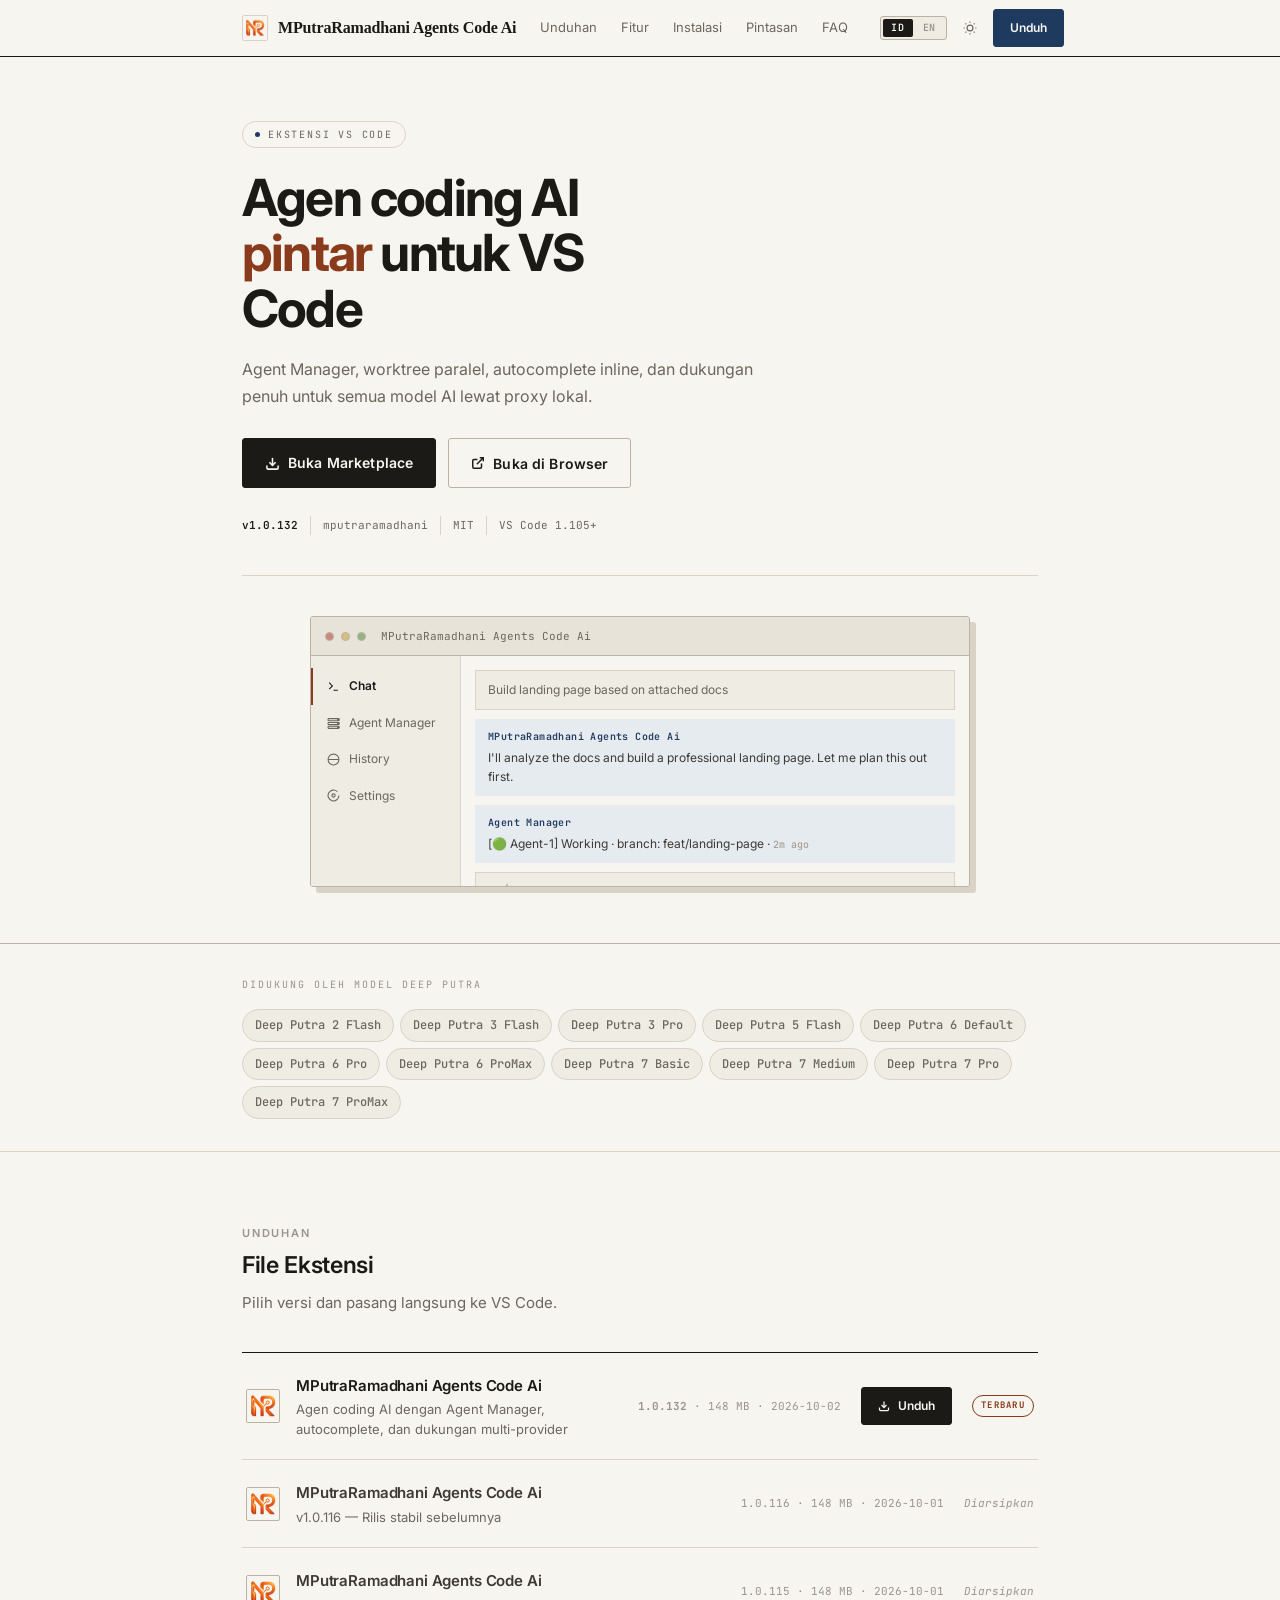
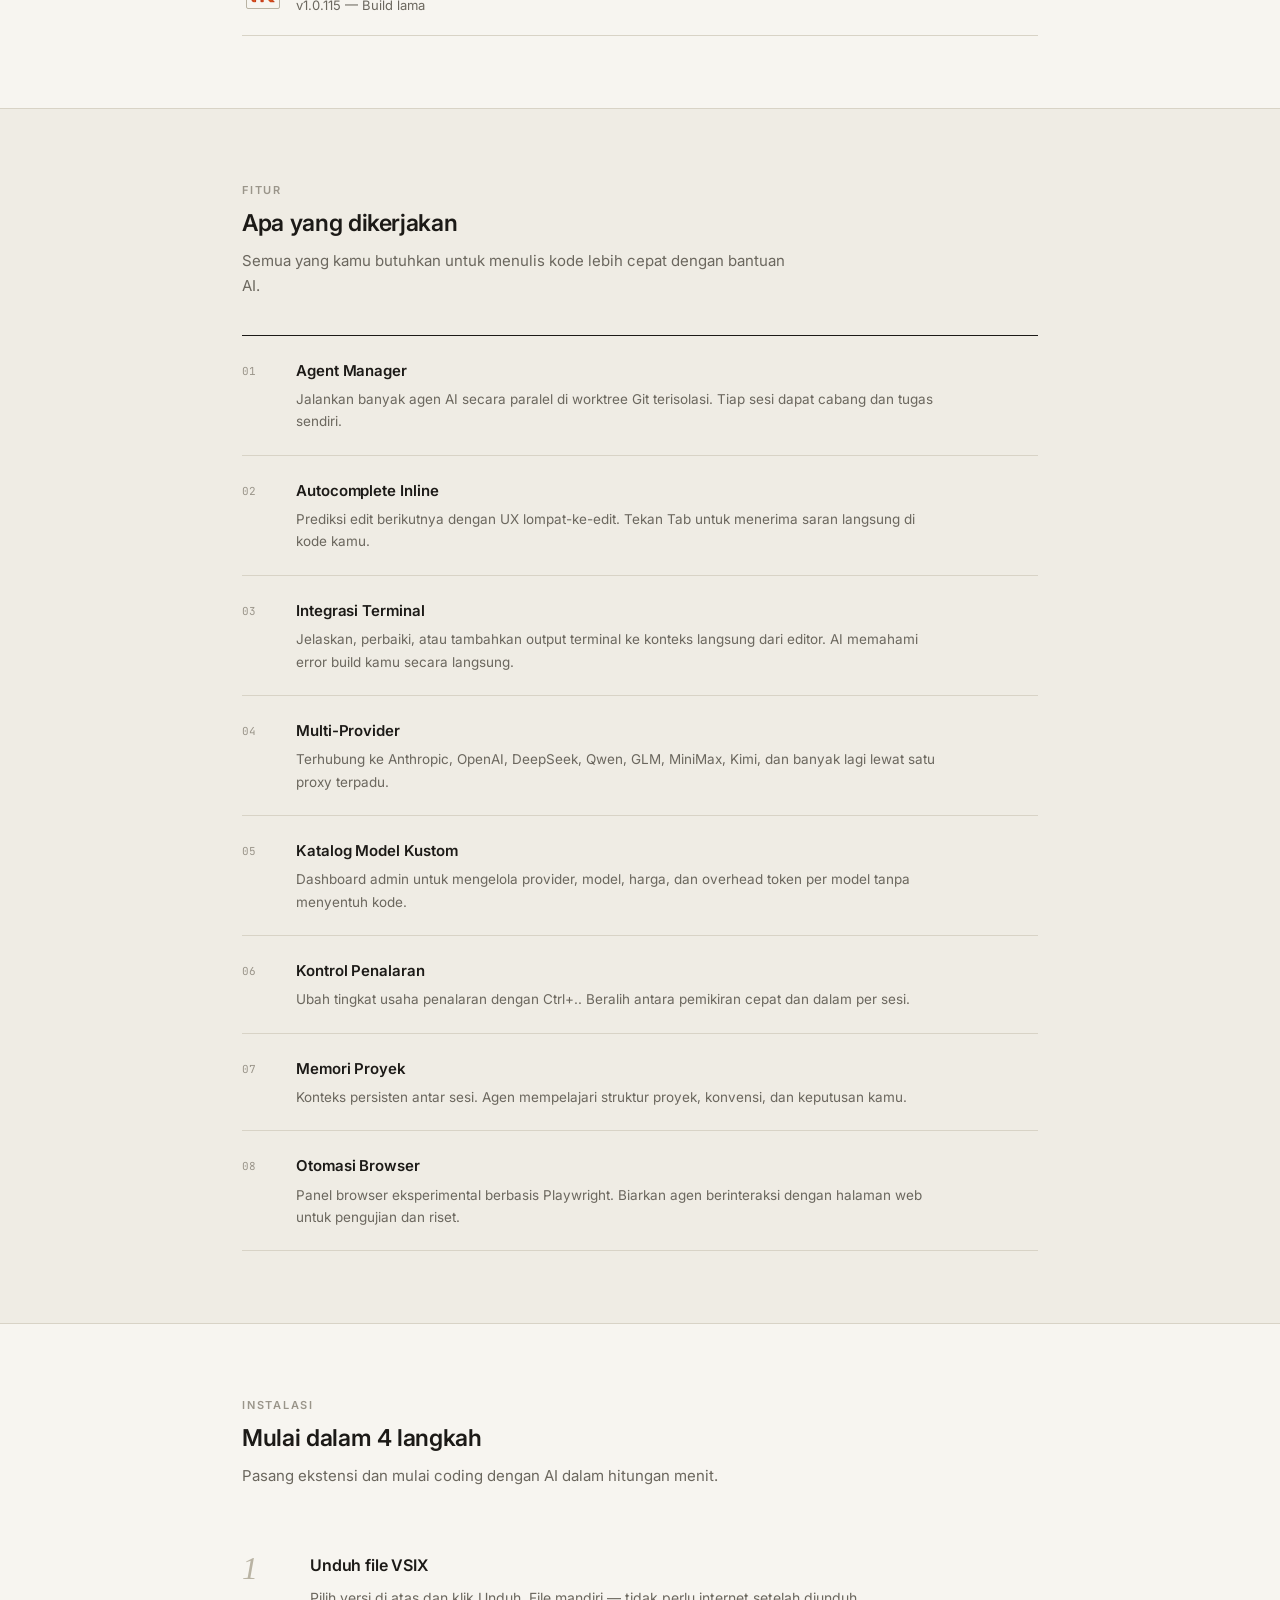
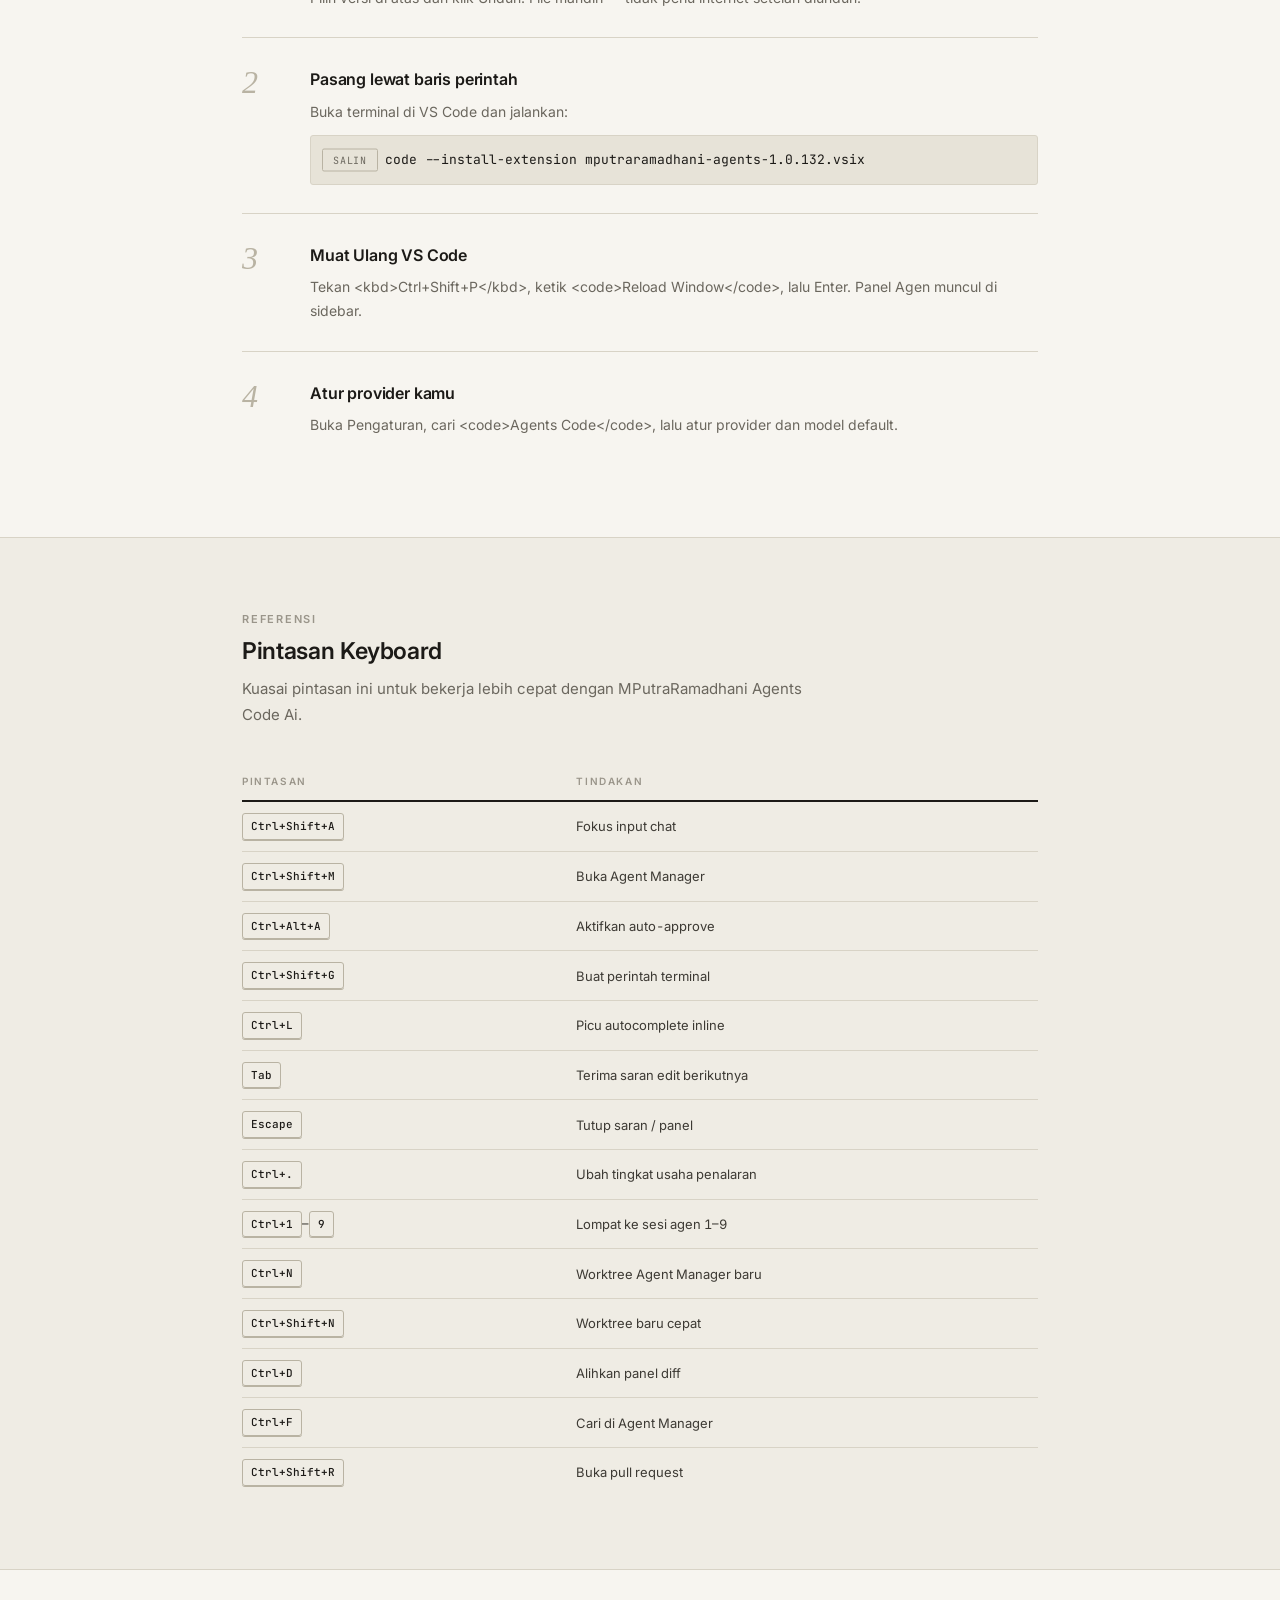
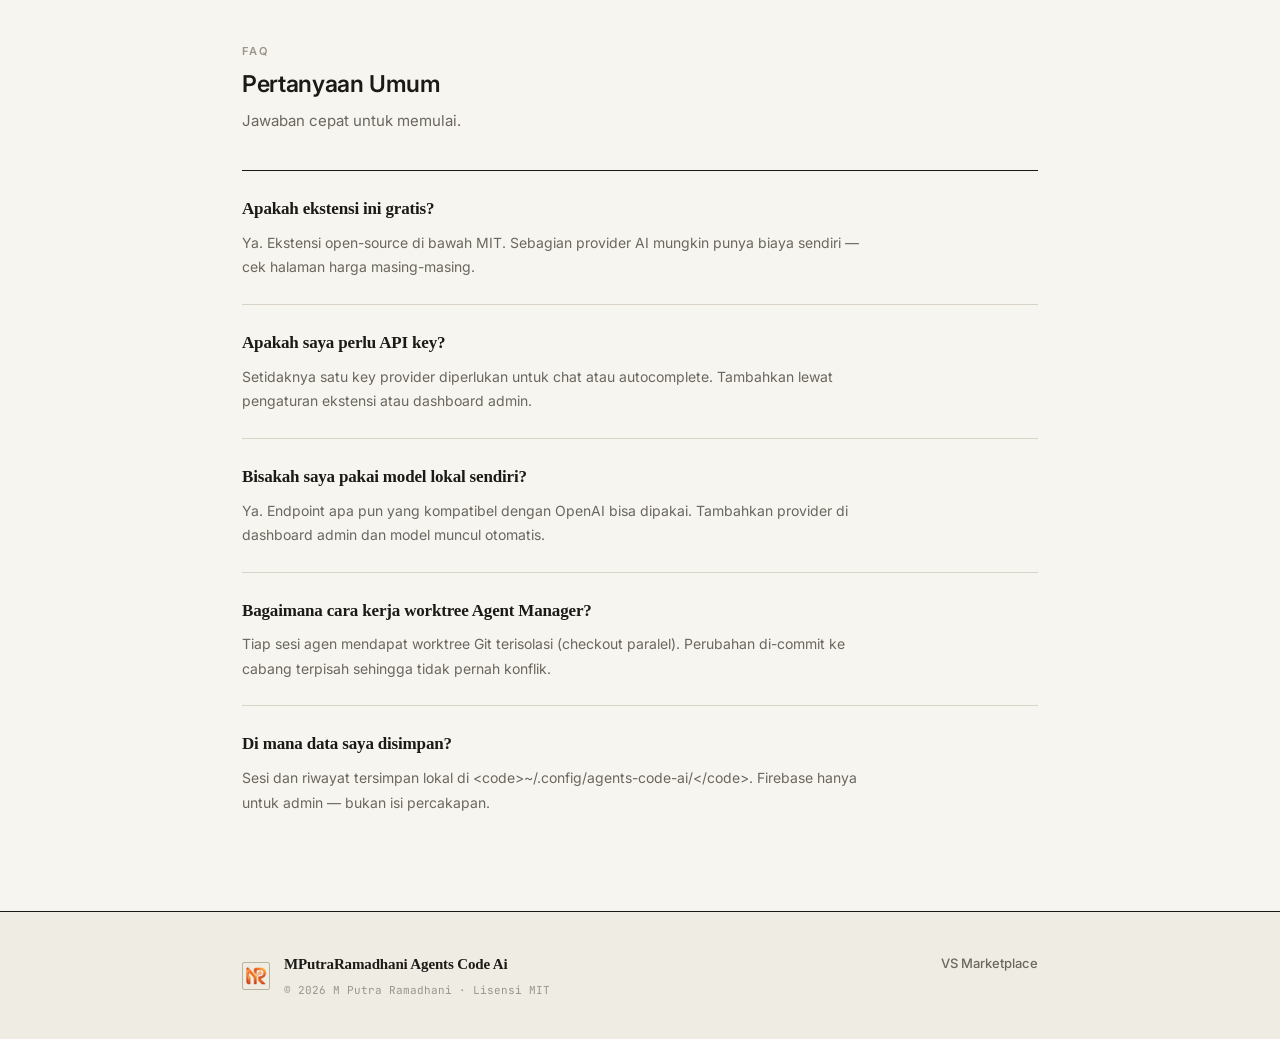
==== index.html @ fc95b939 "Add files via upload" ====
<!DOCTYPE html>
<html lang="en" data-theme="light">
<head>
  <meta charset="UTF-8">
  <meta name="viewport" content="width=device-width, initial-scale=1.0">
  <title>MPutraRamadhani Agents Code Ai — AI Coding Agent for VS Code</title>
  <meta name="description" content="AI coding agent with Agent Manager, inline autocomplete, and multi-provider support for VS Code. Built by M Putra Ramadhani.">
  <link rel="preconnect" href="https://fonts.googleapis.com">
  <link rel="preconnect" href="https://fonts.gstatic.com" crossorigin>
  <link href="https://fonts.googleapis.com/css2?family=Inter:wght@400;500;600;700;800&family=JetBrains+Mono:wght@400;500&display=swap" rel="stylesheet">
  <link rel="stylesheet" href="style.css">
</head>
<body>

<!-- NAV -->
<header class="nav">
  <div class="nav-inner">
    <a class="brand" href="#top">
      <img class="brand-icon" src="logo.png" alt="">
      <span class="brand-name">MPutraRamadhani Agents Code Ai</span>
    </a>
    <button class="nav-toggle" aria-label="Toggle menu">&#9776;</button>
    <nav class="nav-links">
      <a href="#downloads" data-i18n="nav.downloads">Downloads</a>
      <a href="#features" data-i18n="nav.features">Features</a>
      <a href="#install" data-i18n="nav.install">Install</a>
      <a href="#shortcuts" data-i18n="nav.shortcuts">Shortcuts</a>
      <a href="#faq" data-i18n="nav.faq">FAQ</a>
    </nav>
    <div class="nav-actions">
      <div class="lang-switch" id="langSwitch" role="group" aria-label="Language">
        <button class="lang-btn is-active" data-lang="id" type="button">ID</button>
        <button class="lang-btn" data-lang="en" type="button">EN</button>
      </div>
      <button class="theme-btn" id="themeToggle" aria-label="Toggle theme">
        <svg class="icon-sun" width="14" height="14" viewBox="0 0 24 24" fill="none" stroke="currentColor" stroke-width="2"><circle cx="12" cy="12" r="5"/><path d="M12 1v2M12 21v2M4.22 4.22l1.42 1.42M18.36 18.36l1.42 1.42M1 12h2M21 12h2M4.22 19.78l1.42-1.42M18.36 5.64l1.42-1.42"/></svg>
        <svg class="icon-moon" width="14" height="14" viewBox="0 0 24 24" fill="none" stroke="currentColor" stroke-width="2"><path d="M21 12.79A9 9 0 1 1 11.21 3 7 7 0 0 0 21 12.79z"/></svg>
      </button>
      <a class="btn btn-sm btn-accent" href="#downloads" data-i18n="nav.cta">Download</a>
    </div>
  </div>
</header>

<!-- HERO -->
<section class="hero" id="top">
  <div class="container">
    <div class="hero-inner">
      <div class="hero-text">
        <div class="hero-badge fade-up">
          <span class="badge-dot"></span>
          <span data-i18n="hero.badge">VS Code Extension</span>
        </div>
        <h1 class="hero-title fade-up" data-i18n-html="hero.title">Your AI coding<br><span>agent</span> for VS Code</h1>
        <p class="hero-desc fade-up" data-i18n="hero.desc">Agent Manager, parallel worktrees, inline autocomplete, dan dukungan penuh untuk semua model AI melalui proxy lokal.</p>
        <div class="hero-actions fade-up">
          <a class="btn btn-primary" href="https://marketplace.visualstudio.com/items?itemName=MPUTRARAMADHANI.m-putra-ramadhani-agents-code-ai" target="_blank" rel="noopener">
            <svg width="15" height="15" viewBox="0 0 24 24" fill="none" stroke="currentColor" stroke-width="2.5"><path d="M21 15v4a2 2 0 0 1-2 2H5a2 2 0 0 1-2-2v-4"/><polyline points="7 10 12 15 17 10"/><line x1="12" y1="15" x2="12" y2="3"/></svg>
            <span data-i18n="hero.marketplace">Get on Marketplace</span>
          </a>
          <button class="btn btn-ghost" data-open-browser="" type="button">
            <svg width="14" height="14" viewBox="0 0 24 24" fill="none" stroke="currentColor" stroke-width="2.5"><path d="M18 13v6a2 2 0 0 1-2 2H5a2 2 0 0 1-2-2V8a2 2 0 0 1 2-2h6"/><polyline points="15 3 21 3 21 9"/><line x1="10" y1="14" x2="21" y2="3"/></svg>
            <span data-i18n="hero.browser">Buka di Browser</span>
          </button>
        </div>
        <div class="hero-meta fade-up">
          <span class="meta-chip"><strong>v1.0.132</strong></span>
          <span class="meta-chip">mputraramadhani</span>
          <span class="meta-chip">MIT</span>
          <span class="meta-chip">VS Code 1.105+</span>
        </div>
      </div>
      <div class="hero-card fade-up">
        <div class="preview-window">
          <div class="preview-titlebar">
            <span class="preview-dot r"></span>
            <span class="preview-dot y"></span>
            <span class="preview-dot g"></span>
            <span class="preview-title">MPutraRamadhani Agents Code Ai</span>
          </div>
          <div class="preview-body">
            <div class="preview-sidebar">
              <div class="sidebar-item active">
                <svg width="13" height="13" viewBox="0 0 24 24" fill="none" stroke="currentColor" stroke-width="2"><polyline points="4 17 10 11 4 5"/><line x1="12" y1="19" x2="20" y2="19"/></svg>
                Chat
              </div>
              <div class="sidebar-item">
                <svg width="13" height="13" viewBox="0 0 24 24" fill="none" stroke="currentColor" stroke-width="2"><rect x="2" y="3" width="20" height="4" rx="1"/><rect x="2" y="10" width="20" height="4" rx="1"/><rect x="2" y="17" width="20" height="4" rx="1"/><circle cx="21" cy="5" r="1.5"/><circle cx="21" cy="12" r="1.5"/><circle cx="21" cy="19" r="1.5"/></svg>
                Agent Manager
              </div>
              <div class="sidebar-item">
                <svg width="13" height="13" viewBox="0 0 24 24" fill="none" stroke="currentColor" stroke-width="2"><circle cx="12" cy="12" r="10"/><line x1="2" y1="12" x2="22" y2="12"/></svg>
                History
              </div>
              <div class="sidebar-item">
                <svg width="13" height="13" viewBox="0 0 24 24" fill="none" stroke="currentColor" stroke-width="2"><circle cx="12" cy="12" r="3"/><path d="M19.07 4.93A10 10 0 1 0 22 12"/></svg>
                Settings
              </div>
            </div>
            <div class="preview-main">
              <div class="preview-msg user">Build landing page based on attached docs</div>
              <div class="preview-msg agent">
                <span class="agent-label">MPutraRamadhani Agents Code Ai</span>
                I'll analyze the docs and build a professional landing page. Let me plan this out first.
              </div>
              <div class="preview-msg agent">
                <span class="agent-label">Agent Manager</span>
                [🟢 Agent-1] Working · branch: feat/landing-page · <span class="agent-time">2m ago</span>
              </div>
              <div class="preview-input">
                <span class="input-prompt">➜</span>
                <span class="input-cursor">|</span>
              </div>
            </div>
          </div>
        </div>
      </div>
    </div>
  </div>
</section>

<!-- LOGOS -->
<section class="logos">
  <div class="container">
    <p class="logos-label" data-i18n="logos.label">Powered by Deep Putra models</p>
    <div class="logos-grid">
      <div class="logo-chip">Deep Putra 2 Flash</div>
      <div class="logo-chip">Deep Putra 3 Flash</div>
      <div class="logo-chip">Deep Putra 3 Pro</div>
      <div class="logo-chip">Deep Putra 5 Flash</div>
      <div class="logo-chip">Deep Putra 6 Default</div>
      <div class="logo-chip">Deep Putra 6 Pro</div>
      <div class="logo-chip">Deep Putra 6 ProMax</div>
      <div class="logo-chip">Deep Putra 7 Basic</div>
      <div class="logo-chip">Deep Putra 7 Medium</div>
      <div class="logo-chip">Deep Putra 7 Pro</div>
      <div class="logo-chip">Deep Putra 7 ProMax</div>
    </div>
  </div>
</section>

<!-- DOWNLOADS -->
<section class="section" id="downloads">
  <div class="container">
    <div class="section-header fade-up">
      <span class="section-label" data-i18n="dl.label">Downloads</span>
      <h2 data-i18n="dl.title">Extension Files</h2>
      <p data-i18n="dl.sub">Pick a version and install directly into VS Code.</p>
    </div>
    <div class="downloads">

      <div class="download-card latest fade-up">
        <div class="download-card-left">
          <img class="dl-icon" src="logo.png" alt="">
          <div>
            <div class="dl-name">MPutraRamadhani Agents Code Ai</div>
            <div class="dl-desc" data-i18n="dl.descLatest">AI coding agent with Agent Manager, autocomplete, and multi-provider support</div>
          </div>
        </div>
        <div class="download-card-right">
          <div class="dl-meta">
            <span><strong>1.0.132</strong> &middot; 148 MB &middot; 2026-10-02</span>
          </div>
          <a class="btn btn-primary btn-sm" href="https://marketplace.visualstudio.com/items?itemName=MPUTRARAMADHANI.m-putra-ramadhani-agents-code-ai" target="_blank" rel="noopener">
            <svg width="12" height="12" viewBox="0 0 24 24" fill="none" stroke="currentColor" stroke-width="2.5"><path d="M21 15v4a2 2 0 0 1-2 2H5a2 2 0 0 1-2-2v-4"/><polyline points="7 10 12 15 17 10"/><line x1="12" y1="15" x2="12" y2="3"/></svg>
            <span data-i18n="dl.btn">Download</span>
          </a>
          <span class="latest-tag" data-i18n="dl.latest">LATEST</span>
        </div>
      </div>

      <div class="download-card fade-up">
        <div class="download-card-left">
          <img class="dl-icon" src="logo.png" alt="">
          <div>
            <div class="dl-name">MPutraRamadhani Agents Code Ai</div>
            <div class="dl-desc" data-i18n="dl.prev">v1.0.116 &mdash; Previous stable release</div>
          </div>
        </div>
        <div class="download-card-right">
          <div class="dl-meta"><span>1.0.116 &middot; 148 MB &middot; 2026-10-01</span></div>
          <span class="dl-status" data-i18n="dl.archived">Archived</span>
        </div>
      </div>

      <div class="download-card fade-up">
        <div class="download-card-left">
          <img class="dl-icon" src="logo.png" alt="">
          <div>
            <div class="dl-name">MPutraRamadhani Agents Code Ai</div>
            <div class="dl-desc" data-i18n="dl.legacy">v1.0.115 &mdash; Legacy build</div>
          </div>
        </div>
        <div class="download-card-right">
          <div class="dl-meta"><span>1.0.115 &middot; 148 MB &middot; 2026-10-01</span></div>
          <span class="dl-status" data-i18n="dl.archived">Archived</span>
        </div>
      </div>

    </div>
  </div>
</section>

<!-- FEATURES -->
<section class="section bg-alt" id="features">
  <div class="container">
    <div class="section-header fade-up">
      <span class="section-label" data-i18n="feat.label">Features</span>
      <h2 data-i18n="feat.title">What it does</h2>
      <p data-i18n="feat.sub">Everything you need to ship code faster with AI assistance.</p>
    </div>
    <div class="features">

      <div class="feat">
        <div class="feat-icon">
          <svg width="16" height="16" viewBox="0 0 24 24" fill="none" stroke="currentColor" stroke-width="2"><rect x="2" y="3" width="20" height="4" rx="1"/><rect x="2" y="10" width="20" height="4" rx="1"/><rect x="2" y="17" width="20" height="4" rx="1"/><circle cx="21" cy="5" r="1.5"/><circle cx="21" cy="12" r="1.5"/><circle cx="21" cy="19" r="1.5"/></svg>
        </div>
        <div>
          <h3 data-i18n="feat.manager">Agent Manager</h3>
          <p data-i18n="feat.managerDesc">Run multiple AI agents in parallel across isolated Git worktrees. Each session gets its own branch and task assignment.</p>
        </div>
      </div>

      <div class="feat">
        <div class="feat-icon">
          <svg width="16" height="16" viewBox="0 0 24 24" fill="none" stroke="currentColor" stroke-width="2"><polyline points="16 18 22 12 16 6"/><polyline points="8 6 2 12 8 18"/></svg>
        </div>
        <div>
          <h3 data-i18n="feat.autocomplete">Inline Autocomplete</h3>
          <p data-i18n="feat.autocompleteDesc">Next-edit predictions with jump-to-edit UX. Press Tab to accept suggested changes directly in your code.</p>
        </div>
      </div>

      <div class="feat">
        <div class="feat-icon">
          <svg width="16" height="16" viewBox="0 0 24 24" fill="none" stroke="currentColor" stroke-width="2"><polyline points="4 17 10 11 4 5"/><line x1="12" y1="19" x2="20" y2="19"/></svg>
        </div>
        <div>
          <h3 data-i18n="feat.terminal">Terminal Integration</h3>
          <p data-i18n="feat.terminalDesc">Explain, fix, or add terminal output to context right from the editor. AI understands your build errors live.</p>
        </div>
      </div>

      <div class="feat">
        <div class="feat-icon">
          <svg width="16" height="16" viewBox="0 0 24 24" fill="none" stroke="currentColor" stroke-width="2"><circle cx="12" cy="12" r="10"/><line x1="2" y1="12" x2="22" y2="12"/><path d="M12 2a15.3 15.3 0 0 1 4 10 15.3 15.3 0 0 1-4 10 15.3 15.3 0 0 1-4-10 15.3 15.3 0 0 1 4-10z"/></svg>
        </div>
        <div>
          <h3 data-i18n="feat.multi">Multi-Provider</h3>
          <p data-i18n="feat.multiDesc">Connect to Anthropic, OpenAI, DeepSeek, Qwen, GLM, MiniMax, Kimi, and many more through a single unified proxy.</p>
        </div>
      </div>

      <div class="feat">
        <div class="feat-icon">
          <svg width="16" height="16" viewBox="0 0 24 24" fill="none" stroke="currentColor" stroke-width="2"><line x1="18" y1="20" x2="18" y2="10"/><line x1="12" y1="20" x2="12" y2="4"/><line x1="6" y1="20" x2="6" y2="14"/></svg>
        </div>
        <div>
          <h3 data-i18n="feat.catalog">Custom Model Catalog</h3>
          <p data-i18n="feat.catalogDesc">Admin dashboard to manage providers, models, pricing, and per-model token overhead without touching code.</p>
        </div>
      </div>

      <div class="feat">
        <div class="feat-icon">
          <svg width="16" height="16" viewBox="0 0 24 24" fill="none" stroke="currentColor" stroke-width="2"><circle cx="12" cy="12" r="3"/><path d="M19.07 4.93A10 10 0 1 0 22 12"/></svg>
        </div>
        <div>
          <h3 data-i18n="feat.reasoning">Reasoning Control</h3>
          <p data-i18n="feat.reasoningDesc">Cycle reasoning effort levels with Ctrl+.. Switch between fast and deep thinking per session on the fly.</p>
        </div>
      </div>

      <div class="feat">
        <div class="feat-icon">
          <svg width="16" height="16" viewBox="0 0 24 24" fill="none" stroke="currentColor" stroke-width="2"><path d="M21 15a2 2 0 0 1-2 2H7l-4 4V5a2 2 0 0 1 2-2h14a2 2 0 0 1 2 2z"/></svg>
        </div>
        <div>
          <h3 data-i18n="feat.memory">Project Memory</h3>
          <p data-i18n="feat.memoryDesc">Persistent context across sessions. The agent learns your project structure, conventions, and decisions.</p>
        </div>
      </div>

      <div class="feat">
        <div class="feat-icon">
          <svg width="16" height="16" viewBox="0 0 24 24" fill="none" stroke="currentColor" stroke-width="2"><rect x="2" y="3" width="20" height="14" rx="2"/><line x1="8" y1="21" x2="16" y2="21"/><line x1="12" y1="17" x2="12" y2="21"/></svg>
        </div>
        <div>
          <h3 data-i18n="feat.browser">Browser Automation</h3>
          <p data-i18n="feat.browserDesc">Experimental Playwright-based browser panel. Let the agent interact with web pages for testing and research.</p>
        </div>
      </div>

    </div>
  </div>
</section>

<!-- INSTALL -->
<section class="section" id="install">
  <div class="container">
    <div class="section-header fade-up">
      <span class="section-label" data-i18n="install.label">Installation</span>
      <h2 data-i18n="install.title">Get started in 4 steps</h2>
      <p data-i18n="install.sub">Install the extension and start coding with AI in minutes.</p>
    </div>
    <div class="steps">

      <div class="step">
        <div class="step-num">1</div>
        <div class="step-body">
          <h3 data-i18n="install.s1">Download the VSIX file</h3>
          <p data-i18n="install.s1Desc">Pick a version above and click Download. The file is self-contained — no internet required after download.</p>
        </div>
      </div>

      <div class="step fade-up">
        <div class="step-num">2</div>
        <div class="step-body">
          <h3 data-i18n="install.s2">Install via command line</h3>
          <p data-i18n="install.s2Desc">Open a terminal in VS Code and run:</p>
          <div class="code-wrap">
            <code>code --install-extension mputraramadhani-agents-1.0.132.vsix</code>
            <button class="copy-btn" type="button" data-i18n="copy">Copy</button>
          </div>
        </div>
      </div>

      <div class="step fade-up">
        <div class="step-num">3</div>
        <div class="step-body">
          <h3 data-i18n="install.s3">Reload VS Code</h3>
          <p data-i18n="install.s3Desc">Press <kbd>Ctrl+Shift+P</kbd>, type <code>Reload Window</code>, and hit Enter. The Agent panel will appear in the sidebar.</p>
        </div>
      </div>

      <div class="step fade-up">
        <div class="step-num">4</div>
        <div class="step-body">
          <h3 data-i18n="install.s4">Configure your provider</h3>
          <p data-i18n="install.s4Desc">Open Settings, search for <code>Agents Code</code>, and set your default provider and model.</p>
        </div>
      </div>

    </div>
  </div>
</section>

<!-- SHORTCUTS -->
<section class="section bg-alt" id="shortcuts">
  <div class="container">
    <div class="section-header fade-up">
      <span class="section-label" data-i18n="short.label">Reference</span>
      <h2 data-i18n="short.title">Keyboard Shortcuts</h2>
      <p data-i18n="short.sub">Master these shortcuts to work faster with MPutraRamadhani Agents Code Ai.</p>
    </div>
    <div class="shortcuts-table-wrap fade-up">
      <table class="shortcuts-table">
        <thead><tr><th data-i18n="short.th1">Shortcut</th><th data-i18n="short.th2">Action</th></tr></thead>
        <tbody>
          <tr><td><kbd>Ctrl+Shift+A</kbd></td><td data-i18n="short.r1">Focus chat input</td></tr>
          <tr><td><kbd>Ctrl+Shift+M</kbd></td><td data-i18n="short.r2">Open Agent Manager</td></tr>
          <tr><td><kbd>Ctrl+Alt+A</kbd></td><td data-i18n="short.r3">Toggle auto-approve</td></tr>
          <tr><td><kbd>Ctrl+Shift+G</kbd></td><td data-i18n="short.r4">Generate terminal command</td></tr>
          <tr><td><kbd>Ctrl+L</kbd></td><td data-i18n="short.r5">Trigger inline autocomplete</td></tr>
          <tr><td><kbd>Tab</kbd></td><td data-i18n="short.r6">Accept next edit suggestion</td></tr>
          <tr><td><kbd>Escape</kbd></td><td data-i18n="short.r7">Dismiss suggestion / close panel</td></tr>
          <tr><td><kbd>Ctrl+.</kbd></td><td data-i18n="short.r8">Cycle reasoning effort level</td></tr>
          <tr><td><kbd>Ctrl+1</kbd>–<kbd>9</kbd></td><td data-i18n="short.r9">Jump to agent session 1–9</td></tr>
          <tr><td><kbd>Ctrl+N</kbd></td><td data-i18n="short.r10">New Agent Manager worktree</td></tr>
          <tr><td><kbd>Ctrl+Shift+N</kbd></td><td data-i18n="short.r11">Quick new worktree</td></tr>
          <tr><td><kbd>Ctrl+D</kbd></td><td data-i18n="short.r12">Toggle diff panel</td></tr>
          <tr><td><kbd>Ctrl+F</kbd></td><td data-i18n="short.r13">Search in Agent Manager</td></tr>
          <tr><td><kbd>Ctrl+Shift+R</kbd></td><td data-i18n="short.r14">Open pull request</td></tr>
        </tbody>
      </table>
    </div>
  </div>
</section>

<!-- FAQ -->
<section class="section" id="faq">
  <div class="container">
    <div class="section-header fade-up">
      <span class="section-label" data-i18n="faq.label">FAQ</span>
      <h2 data-i18n="faq.title">Common questions</h2>
      <p data-i18n="faq.sub">Quick answers to help you get started.</p>
    </div>
    <div class="faq">
      <div class="faq-item">
        <h3 data-i18n="faq.q1">Is this extension free?</h3>
        <p data-i18n="faq.a1">Yes. The extension is open-source under MIT. Some AI providers may have their own usage costs — check each provider's pricing page.</p>
      </div>
      <div class="faq-item">
        <h3 data-i18n="faq.q2">Do I need an API key?</h3>
        <p data-i18n="faq.a2">At least one provider key is required to use chat or autocomplete features. Add it through the extension settings or the admin dashboard.</p>
      </div>
      <div class="faq-item">
        <h3 data-i18n="faq.q3">Can I use my own local models?</h3>
        <p data-i18n="faq.a3">Yes. Any OpenAI-compatible endpoint works. Add your provider in the admin dashboard and the model appears automatically.</p>
      </div>
      <div class="faq-item">
        <h3 data-i18n="faq.q4">How do Agent Manager worktrees work?</h3>
        <p data-i18n="faq.a4">Each agent session gets its own isolated Git worktree (a parallel checkout). Changes commit to separate branches so they never conflict.</p>
      </div>
      <div class="faq-item">
        <h3 data-i18n="faq.q5">Where is my data stored?</h3>
        <p data-i18n="faq.a5">Sessions and history live locally in <code>~/.config/agents-code-ai/</code>. Firebase is used only for admin management — not for conversation content.</p>
      </div>
    </div>
  </div>
</section>

<!-- FOOTER -->
<footer>
  <div class="container footer-inner">
    <div class="footer-left">
      <img class="footer-logo" src="logo.png" alt="">
      <div>
        <div class="footer-brand">MPutraRamadhani Agents Code Ai</div>
        <div class="footer-copy" data-i18n="footer.copy">&copy; 2026 M Putra Ramadhani · MIT License</div>
      </div>
    </div>
    <div class="footer-right">
      <a href="https://marketplace.visualstudio.com/items?itemName=MPUTRARAMADHANI.m-putra-ramadhani-agents-code-ai" target="_blank" rel="noopener">VS Marketplace</a>
    </div>
  </div>
</footer>

<a href="#top" class="back-top" id="backToTop" aria-label="Back to top">
  <svg width="13" height="13" viewBox="0 0 24 24" fill="none" stroke="currentColor" stroke-width="2.5"><polyline points="18 15 12 9 6 15"/></svg>
</a>

<div class="toast" id="toast" aria-live="polite"></div>

<script src="app.js"></script>
</body>
</html>
---- style.css ----
/* ============================================================
   Agents Code AI — Editorial documentation layout
   Light, print-inspired, ink + paper. No gradients, no glow.
   ============================================================ */

/* ── VARS ── */
:root {
  --paper: #f7f5f0;
  --paper-2: #efece4;
  --paper-3: #e7e3d8;
  --ink: #1c1a17;
  --ink-2: #3d3a34;
  --ink-3: #6b675e;
  --ink-4: #9a958a;
  --rule: #d8d3c6;
  --rule-strong: #b9b3a3;
  --navy: #1e3a5f;
  --navy-2: #2c5078;
  --navy-wash: #e6ebf0;
  --rust: #8a3b1c;
  --radius: 3px;
  --font-serif: 'Iowan Old Style', 'Palatino Linotype', Georgia, 'Times New Roman', serif;
  --font-sans: 'Inter', -apple-system, BlinkMacSystemFont, 'Segoe UI', sans-serif;
  --font-mono: 'JetBrains Mono', 'Consolas', monospace;
  --ease: cubic-bezier(.4,0,.2,1);
}

[data-theme="dark"] {
  --paper: #171614;
  --paper-2: #1f1e1b;
  --paper-3: #272521;
  --ink: #ece8e0;
  --ink-2: #c8c3b8;
  --ink-3: #948e82;
  --ink-4: #6b665c;
  --rule: #35322c;
  --rule-strong: #4a463e;
  --navy: #7ba3cc;
  --navy-2: #9bbadd;
  --navy-wash: #20262e;
  --rust: #d08a63;
}

/* ── RESET ── */
*, *::before, *::after { box-sizing: border-box; margin: 0; padding: 0; }
html { scroll-behavior: smooth; scroll-padding-top: 64px; }
body {
  font-family: var(--font-sans);
  color: var(--ink-2);
  background: var(--paper);
  line-height: 1.7;
  font-size: 15px;
  overflow-x: hidden;
  -webkit-font-smoothing: antialiased;
  -moz-osx-font-smoothing: grayscale;
  -webkit-tap-highlight-color: transparent;
  transition: background .25s, color .25s;
}
a { color: var(--navy); text-decoration: none; transition: color .15s; }
a:hover { color: var(--rust); text-decoration: underline; }
img { max-width: 100%; display: block; }
button { font-family: inherit; cursor: pointer; -webkit-tap-highlight-color: transparent; border: none; background: none; color: inherit; }
code, kbd, table { font-variant-numeric: tabular-nums; }
code, kbd { font-family: var(--font-mono); }
::selection { background: var(--navy); color: var(--paper); }

/* ── LAYOUT ── */
.container { max-width: 860px; margin: 0 auto; padding: 0 32px; }
.section { padding: 72px 0; border-top: 1px solid var(--rule); }
.bg-alt { background: var(--paper-2); }
.section-header { margin-bottom: 36px; }
.section-label {
  display: block;
  font-family: var(--font-sans); font-size: 11px; font-weight: 600;
  letter-spacing: .16em; text-transform: uppercase;
  color: var(--ink-4); margin-bottom: 10px;
}
.section-header h2 {
  font-family: var(--font-sans);
  font-size: 1.45rem; font-weight: 600; letter-spacing: -.015em;
  color: var(--ink); line-height: 1.2;
}
.section-header p {
  margin-top: 10px; font-size: 15px; color: var(--ink-3); max-width: 560px;
}

/* ── NAV ── */
.nav {
  position: sticky; top: 0; z-index: 100;
  background: var(--paper);
  border-bottom: 1px solid var(--ink);
}
.nav-inner {
  max-width: 860px; margin: 0 auto; padding: 0 32px;
  display: flex; align-items: center; height: 56px; gap: 12px;
}
.brand { display: flex; align-items: center; gap: 10px; text-decoration: none; flex-shrink: 0; }
.brand:hover { text-decoration: none; }
.brand-icon { width: 26px; height: 26px; border-radius: 2px; object-fit: cover; border: 1px solid var(--rule); }
.brand-name { font-family: var(--font-serif); font-size: 16px; font-weight: 600; color: var(--ink); letter-spacing: -.01em; white-space: nowrap; }
.nav-links { display: flex; gap: 0; flex: 1; justify-content: flex-end; margin-right: 8px; }
.nav-links a {
  color: var(--ink-3); font-size: 13px;
  padding: 6px 12px; text-decoration: none; transition: color .15s;
  border-bottom: 1px solid transparent;
}
.nav-links a:hover { color: var(--ink); text-decoration: none; border-bottom-color: var(--ink); }
.nav-actions { display: flex; align-items: center; gap: 8px; flex-shrink: 0; }
.theme-btn {
  border: none; padding: 0; width: 30px; height: 30px;
  color: var(--ink-3); display: flex; align-items: center; justify-content: center;
  transition: color .15s; border-radius: 2px;
}
.theme-btn:hover { color: var(--ink); background: var(--paper-3); }
.theme-btn:active { transform: scale(.94); }

.lang-switch {
  display: inline-flex; align-items: center; gap: 2px;
  border: 1px solid var(--rule-strong); border-radius: var(--radius);
  padding: 2px; background: var(--paper-2);
}
.lang-btn {
  border: none; background: transparent; cursor: pointer;
  font-family: var(--font-mono); font-size: 10px; font-weight: 600;
  letter-spacing: .06em; color: var(--ink-4);
  padding: 4px 8px; border-radius: 2px; line-height: 1;
  transition: color .15s, background .15s;
}
.lang-btn:hover { color: var(--ink); }
.lang-btn.is-active { background: var(--ink); color: var(--paper); }
.icon-moon { display: none; }
[data-theme="dark"] .icon-sun { display: none; }
[data-theme="dark"] .icon-moon { display: block; }
.nav-toggle {
  display: none; border: none; width: 30px; height: 30px; padding: 0;
  color: var(--ink); line-height: 1;
  align-items: center; justify-content: center;
  font-size: 17px; border-radius: 2px; transition: background .15s;
}
.nav-toggle:hover { background: var(--paper-3); }

/* ── BUTTONS ── */
.btn {
  display: inline-flex; align-items: center; gap: 8px;
  padding: 11px 20px; border-radius: var(--radius);
  font-size: 13px; font-weight: 600; text-decoration: none;
  cursor: pointer; border: 1px solid var(--ink);
  transition: background .15s, color .15s;
  white-space: nowrap; letter-spacing: .01em;
}
.btn-primary { background: var(--ink); color: var(--paper); }
.btn-primary:hover { background: var(--navy); border-color: var(--navy); color: var(--paper); text-decoration: none; }
.btn-ghost { background: transparent; color: var(--ink); border-color: var(--rule-strong); }
.btn-ghost:hover { background: var(--paper-3); border-color: var(--ink); text-decoration: none; color: var(--ink); }
.btn-sm { padding: 8px 16px; font-size: 12px; }
.btn-accent { background: var(--navy); color: var(--paper); border-color: var(--navy); }
.btn-accent:hover { background: var(--rust); border-color: var(--rust); color: var(--paper); text-decoration: none; }

/* ── HERO ── */
.hero { position: relative; padding: 64px 0 56px; }
.hero-bg { display: none; }
.hero .container { position: relative; z-index: 1; }
.hero-inner { display: block; }
.hero-text { display: flex; flex-direction: column; align-items: flex-start; border-bottom: 1px solid var(--rule); padding-bottom: 40px; }
.hero-badge {
  display: inline-flex; align-items: center; gap: 8px;
  font-family: var(--font-mono); font-size: 10px;
  letter-spacing: .18em; text-transform: uppercase;
  color: var(--ink-3); border: 1px solid var(--rule);
  padding: 4px 12px; border-radius: 100px; margin-bottom: 22px;
}
.badge-dot { width: 5px; height: 5px; border-radius: 50%; background: var(--navy); }
@keyframes pulse { 0%,100% { opacity: 1; } 50% { opacity: .35; } }
.badge-dot { animation: pulse 2.4s ease-in-out infinite; }
.hero-title {
  font-family: var(--font-sans);
  font-size: clamp(2.1rem, 5vw, 3.2rem);
  font-weight: 700; letter-spacing: -.035em;
  line-height: 1.08; color: var(--ink);
  margin-bottom: 20px; max-width: 14ch;
}
.hero-title span { color: var(--rust); }
.hero-desc {
  font-size: 16px; color: var(--ink-3);
  line-height: 1.7; margin-bottom: 28px; max-width: 520px;
}
.hero-actions { display: flex; gap: 12px; flex-wrap: wrap; margin-bottom: 28px; }
.hero-actions .btn { padding: 12px 22px; font-size: 14px; }
.hero-meta { display: flex; gap: 0; flex-wrap: wrap; }
.meta-chip {
  font-size: 11px; font-family: var(--font-mono);
  color: var(--ink-3); padding: 0 12px;
  border-right: 1px solid var(--rule);
}
.meta-chip:first-child { padding-left: 0; }
.meta-chip:last-child { border-right: none; }
.meta-chip strong { color: var(--ink); font-weight: 600; }

/* Preview window */
.hero-card { margin-top: 40px; display: flex; justify-content: center; }
.preview-window {
  width: 100%; max-width: 660px;
  background: var(--paper-2);
  border: 1px solid var(--rule-strong);
  border-radius: var(--radius);
  overflow: hidden;
  box-shadow: 6px 6px 0 var(--rule);
}
[data-theme="dark"] .preview-window { box-shadow: 6px 6px 0 #000; }
.preview-titlebar {
  display: flex; align-items: center; gap: 7px;
  padding: 10px 14px;
  background: var(--paper-3);
  border-bottom: 1px solid var(--rule-strong);
}
.preview-dot { width: 9px; height: 9px; border-radius: 50%; flex-shrink: 0; border: 1px solid var(--rule-strong); }
.preview-dot.r { background: #c9897d; }
.preview-dot.y { background: #d6bd82; }
.preview-dot.g { background: #94b385; }
.preview-title { font-size: 11px; color: var(--ink-3); font-family: var(--font-mono); margin-left: 8px; }
.preview-body { display: flex; height: 230px; }
.preview-sidebar {
  width: 150px; flex-shrink: 0;
  border-right: 1px solid var(--rule);
  padding: 12px 0; background: var(--paper-2);
}
.sidebar-item {
  display: flex; align-items: center; gap: 9px;
  padding: 8px 14px; font-size: 12px;
  color: var(--ink-3); cursor: default;
  border-left: 2px solid transparent;
}
.sidebar-item.active { color: var(--ink); border-left-color: var(--rust); font-weight: 600; }
.preview-main { flex: 1; display: flex; flex-direction: column; padding: 14px; gap: 9px; overflow: hidden; background: var(--paper); }
.preview-msg { font-size: 12px; padding: 9px 12px; line-height: 1.6; border: 1px solid var(--rule); }
.preview-msg.user { background: var(--paper-2); color: var(--ink-3); }
.preview-msg.agent { background: var(--navy-wash); color: var(--ink-2); border-color: transparent; }
.agent-label {
  font-family: var(--font-mono); font-size: 10px;
  color: var(--navy); font-weight: 600;
  display: block; margin-bottom: 3px; letter-spacing: .04em;
}
.agent-time { font-family: var(--font-mono); font-size: 10px; color: var(--ink-4); }
.preview-input {
  margin-top: auto;
  display: flex; align-items: center; gap: 7px;
  padding: 9px 12px; background: var(--paper-2);
  border: 1px solid var(--rule); font-size: 12px; color: var(--ink-4);
}
.input-prompt { color: var(--rust); font-family: var(--font-mono); }
.input-cursor { animation: blink 1s step-end infinite; color: var(--ink-3); }
@keyframes blink { 0%,100% { opacity: 1; } 50% { opacity: 0; } }

/* ── LOGOS ── */
.logos { padding: 32px 0; border-top: 1px solid var(--rule-strong); }
.logos-label {
  font-size: 10px; font-family: var(--font-mono);
  color: var(--ink-4); text-transform: uppercase;
  letter-spacing: .2em; margin-bottom: 16px;
}
.logos-grid { display: flex; flex-wrap: wrap; gap: 6px; }
.logo-chip {
  font-size: 12px; font-family: var(--font-mono); font-weight: 500;
  color: var(--ink-3);
  border: 1px solid var(--rule); border-radius: 999px;
  background: var(--paper-2);
  padding: 5px 12px;
  transition: border-color .15s, color .15s, background .15s;
}
.logo-chip:hover {
  border-color: var(--rule-strong); color: var(--ink);
  background: var(--paper-3);
}

/* ── DOWNLOAD LIST ── */
.downloads { border-top: 1px solid var(--ink); }
.download-card {
  display: flex; align-items: center; justify-content: space-between;
  padding: 20px 4px; gap: 20px;
  border-bottom: 1px solid var(--rule);
  transition: background .15s;
}
.download-card:hover { background: var(--paper-2); }
.download-card-left { display: flex; align-items: center; gap: 16px; min-width: 0; }
.download-card-right { display: flex; align-items: center; gap: 20px; flex-shrink: 0; }
.download-card.latest .dl-name { color: var(--ink); }
.dl-icon { width: 34px; height: 34px; border-radius: 2px; border: 1px solid var(--rule-strong); object-fit: cover; flex-shrink: 0; }
.dl-name { font-size: 15px; font-weight: 600; color: var(--ink-2); margin-bottom: 2px; letter-spacing: -.01em; }
.dl-desc { font-size: 13px; color: var(--ink-3); line-height: 1.5; }
.dl-meta { font-size: 11px; color: var(--ink-4); font-family: var(--font-mono); white-space: nowrap; }
.dl-status { font-size: 11px; font-family: var(--font-mono); color: var(--ink-4); font-style: italic; }
.latest-tag {
  font-family: var(--font-mono); font-size: 9px; font-weight: 700;
  letter-spacing: .14em; color: var(--rust);
  border: 1px solid var(--rust); padding: 2px 8px; border-radius: 100px;
}

/* ── FEATURES ── */
.features { border-top: 1px solid var(--ink); counter-reset: feat; }
.feat {
  display: grid; grid-template-columns: 34px 1fr;
  gap: 0 20px; padding: 22px 0;
  border-bottom: 1px solid var(--rule);
}
.feat-icon { display: none; }
.feat::before {
  counter-increment: feat;
  content: counter(feat, decimal-leading-zero);
  font-family: var(--font-mono); font-size: 11px;
  color: var(--ink-4); padding-top: 4px; letter-spacing: .04em;
}
.feat h3 {
  font-family: var(--font-sans); font-size: 15px; font-weight: 600;
  color: var(--ink); margin-bottom: 5px; letter-spacing: -.005em;
}
.feat p { font-size: 13.5px; color: var(--ink-3); line-height: 1.65; max-width: 640px; }

/* ── STEPS ── */
.steps { display: flex; flex-direction: column; counter-reset: step; }
.step {
  display: grid; grid-template-columns: 48px 1fr; gap: 20px;
  padding: 28px 0; border-bottom: 1px solid var(--rule);
}
.step:last-child { border-bottom: none; }
.step-num {
  font-family: var(--font-serif); font-size: 32px; line-height: 1;
  color: var(--rule-strong); font-style: italic;
}
.step:hover .step-num { color: var(--rust); }
.step h3 { font-size: 16px; font-weight: 600; margin-bottom: 6px; color: var(--ink); letter-spacing: -.01em; }
.step p { font-size: 14px; color: var(--ink-3); line-height: 1.7; }
.code-wrap { position: relative; margin-top: 12px; }
.code-wrap code {
  display: block; font-size: 13px; padding: 14px 18px 14px 74px;
  background: var(--paper-3); border: 1px solid var(--rule);
  border-radius: var(--radius); color: var(--ink);
  font-family: var(--font-mono); word-break: break-all; line-height: 1.5;
}
[data-theme="dark"] .code-wrap code { background: #100f0d; border-color: #35322c; color: var(--ink-2); }
.copy-btn {
  position: absolute; top: 50%; transform: translateY(-50%); left: 12px;
  font-family: var(--font-mono); font-size: 10px;
  background: transparent; border: 1px solid var(--rule-strong);
  border-radius: 2px; padding: 4px 10px;
  color: var(--ink-3); cursor: pointer; transition: all .15s;
  text-transform: uppercase; letter-spacing: .08em;
}
.copy-btn:hover { color: var(--ink); border-color: var(--ink); }
.copy-btn.copied { color: var(--rust); border-color: var(--rust); }
kbd {
  font-size: 11px; background: var(--paper-3); border: 1px solid var(--rule-strong);
  border-radius: 3px; padding: 2px 7px; color: var(--ink); font-weight: 500;
  display: inline-block; box-shadow: 0 1px 0 var(--rule-strong);
}

/* ── SHORTCUTS TABLE ── */
.shortcuts-table-wrap { overflow-x: auto; }
.shortcuts-table { width: 100%; border-collapse: collapse; font-size: 14px; min-width: 380px; }
.shortcuts-table th {
  text-align: left; font-weight: 600; font-size: 10px;
  letter-spacing: .16em; text-transform: uppercase;
  color: var(--ink-4); padding: 10px 16px 10px 0;
  border-bottom: 2px solid var(--ink); background: transparent;
}
.shortcuts-table td {
  padding: 11px 16px 11px 0; border-bottom: 1px solid var(--rule);
  vertical-align: middle; color: var(--ink-2); font-size: 13px;
}
.shortcuts-table td:first-child { width: 42%; }
.shortcuts-table tr:last-child td { border-bottom: none; }
.shortcuts-table tr:hover td { background: var(--paper-3); }
.shortcuts-table kbd {
  font-size: 11px; background: transparent; border: 1px solid var(--rule-strong);
  border-radius: 3px; padding: 3px 8px; white-space: nowrap; font-weight: 500; color: var(--ink);
}

/* ── FAQ ── */
.faq { display: flex; flex-direction: column; border-top: 1px solid var(--ink); }
.faq-item { padding: 24px 0; border-bottom: 1px solid var(--rule); }
.faq-item:last-child { border-bottom: none; }
.faq-item h3 {
  font-family: var(--font-serif); font-size: 17px; font-weight: 600;
  margin-bottom: 7px; color: var(--ink); letter-spacing: -.01em;
}
.faq-item p { font-size: 14px; color: var(--ink-3); line-height: 1.75; max-width: 640px; }
.faq-item code {
  font-size: 12px; background: var(--paper-3); border: 1px solid var(--rule);
  padding: 2px 7px; border-radius: 3px; color: var(--rust);
}

/* ── FOOTER ── */
footer { border-top: 1px solid var(--ink); padding: 40px 0; background: var(--paper-2); }
.footer-inner { display: flex; justify-content: space-between; align-items: flex-start; flex-wrap: wrap; gap: 20px; }
.footer-left { display: flex; align-items: center; gap: 14px; }
.footer-logo { width: 28px; height: 28px; border-radius: 2px; object-fit: cover; border: 1px solid var(--rule-strong); }
.footer-brand { font-family: var(--font-serif); font-size: 15px; font-weight: 600; color: var(--ink); letter-spacing: -.01em; }
.footer-copy { font-size: 11px; color: var(--ink-4); margin-top: 3px; font-family: var(--font-mono); }
.footer-right { display: flex; align-items: center; gap: 10px; font-size: 13px; }
.footer-right a { color: var(--ink-3); font-weight: 500; transition: color .15s; }
.footer-right a:hover { color: var(--rust); text-decoration: none; }
.sep { color: var(--rule-strong); }

/* ── BACK TO TOP ── */
.back-top {
  position: fixed; bottom: 24px; right: 24px;
  width: 40px; height: 40px; display: flex; align-items: center; justify-content: center;
  background: var(--ink); color: var(--paper); border-radius: 2px;
  opacity: 0; pointer-events: none; transform: translateY(8px);
  transition: opacity .2s, transform .2s, background .2s;
  z-index: 50; text-decoration: none;
}
.back-top.visible { opacity: 1; pointer-events: all; transform: translateY(0); }
.back-top:hover { background: var(--navy); color: var(--paper); text-decoration: none; }

/* ── TOAST ── */
.toast {
  position: fixed; bottom: 80px; left: 50%;
  transform: translateX(-50%) translateY(10px);
  background: var(--ink); color: var(--paper);
  font-size: 13px; font-weight: 500;
  padding: 10px 20px; border-radius: var(--radius);
  opacity: 0; pointer-events: none;
  transition: opacity .2s, transform .2s;
  z-index: 200; white-space: nowrap;
}
.toast.show { opacity: 1; transform: translateX(-50%) translateY(0); }

/* ── FADE-UP ── */
.fade-up { opacity: 0; transform: translateY(14px); transition: opacity .5s var(--ease), transform .5s var(--ease); }
.fade-up.visible { opacity: 1; transform: translateY(0); }

/* ── Reveal bertahap ── */
.reveal { opacity: 0; transform: translateY(12px); transition: opacity .5s var(--ease), transform .5s var(--ease); }
.reveal.visible { opacity: 1; transform: translateY(0); }
.features .feat { opacity: 0; transform: translateY(14px); transition: opacity .5s var(--ease), transform .5s var(--ease), background-color .2s var(--ease); }
.features .feat.visible { opacity: 1; transform: translateY(0); }
.features .feat.visible:hover { background: var(--paper-3); }
.features .feat.visible:hover h3 { color: var(--navy); }
.features .feat h3 { transition: color .2s var(--ease); }
.features .feat::before { transition: color .2s var(--ease); }
.features .feat.visible:hover::before { color: var(--rust); }

/* ── Nav saat scroll ── */
.nav { transition: box-shadow .25s var(--ease); }
.nav.scrolled { box-shadow: 0 6px 22px rgba(0,0,0,.07); }

@media (prefers-reduced-motion: reduce) {
  .fade-up, .reveal, .features .feat { opacity: 1; transform: none; transition: none; }
  .nav-links, .nav-links.open a { transition: none; }
}

@keyframes spin {
  from { transform: rotate(0deg); }
  to { transform: rotate(180deg); }
}
.nav-toggle.spin { animation: spin .3s var(--ease); }

/* ── RESPONSIVE ── */
@media (max-width: 768px) {
  .container { padding: 0 22px; }
  .section { padding: 48px 0; }
  .section-header { margin-bottom: 26px; }
  .section-header h2 { font-size: 1.6rem; }
  .section-header p { font-size: 14px; }

  .nav-inner { padding: 0 18px; height: 54px; gap: 8px; }
  .nav-links {
    display: flex; flex-direction: column; position: fixed;
    top: 54px; left: 0; right: 0;
    background: var(--paper); border-top: 1px solid var(--rule);
    border-bottom: 1px solid var(--ink);
    padding: 6px 0; z-index: 99;
    opacity: 0; visibility: hidden; transform: translateY(-10px);
    transition: opacity .28s var(--ease), transform .28s var(--ease), visibility 0s .28s;
  }
  .nav-links.open {
    opacity: 1; visibility: visible; transform: translateY(0);
    transition: opacity .28s var(--ease), transform .28s var(--ease), visibility 0s;
    box-shadow: 0 14px 30px rgba(0,0,0,.10);
  }
  .nav-links.open a {
    padding: 13px 22px; font-size: 15px; font-weight: 500; border-bottom: 1px solid var(--rule);
    opacity: 0; transform: translateX(-12px);
    transition: opacity .3s var(--ease), transform .3s var(--ease);
  }
  .nav-links.open a:nth-child(1) { transition-delay: .04s; }
  .nav-links.open a:nth-child(2) { transition-delay: .08s; }
  .nav-links.open a:nth-child(3) { transition-delay: .12s; }
  .nav-links.open a:nth-child(4) { transition-delay: .16s; }
  .nav-links.open a:nth-child(5) { transition-delay: .20s; }
  .nav-links.open a { opacity: 1; transform: translateX(0); }
  .nav-links.open a:last-child { border-bottom: none; }
  .nav-toggle { display: flex; order: 4; }
  .nav-actions .btn-accent { display: none; }
  .brand { margin-right: auto; }

  .hero { padding: 40px 0 36px; }
  .hero-title { font-size: 2.2rem; max-width: 100%; }
  .hero-desc { font-size: 15px; }
  .hero-inner { gap: 0; }
  .hero-text { padding-bottom: 32px; }
  .hero-card { margin-top: 32px; }
  .preview-body { height: 190px; }
  .preview-sidebar { width: 108px; }
  .sidebar-item { padding: 6px 10px; font-size: 10px; gap: 6px; }
  .sidebar-item svg { width: 11px; height: 11px; }
  .preview-main { padding: 10px; gap: 7px; }
  .preview-msg { font-size: 11px; padding: 7px 10px; }

  .logos-grid { gap: 4px; }
  .logo-chip { font-size: 11px; padding: 4px 10px; }

  .download-card { flex-direction: column; align-items: stretch; padding: 18px 0; gap: 14px; }
  .download-card-left { gap: 12px; align-items: flex-start; }
  .dl-name { font-size: 14px; line-height: 1.35; }
  .dl-desc { font-size: 12.5px; line-height: 1.5; }
  .download-card-right {
    justify-content: flex-start; align-items: center; gap: 12px;
    flex-wrap: wrap; padding-top: 14px; border-top: 1px solid var(--rule);
  }
  .download-card-right .btn { flex: 1 1 auto; justify-content: center; order: 3; margin-top: 2px; }
  .download-card-right .dl-meta { flex: 1 1 100%; order: 1; }
  .download-card-right .dl-status { order: 2; }
  .download-card-right .latest-tag { order: 2; }

  .feat { grid-template-columns: 28px 1fr; gap: 0 14px; padding: 18px 0; }

  .step { grid-template-columns: 36px 1fr; gap: 16px; padding: 22px 0; }
  .step-num { font-size: 26px; }
  .step h3 { font-size: 15px; }
  .step p { font-size: 13px; }
  .code-wrap code { font-size: 11px; padding: 34px 14px 12px 14px; }
  .copy-btn { top: 10px; transform: none; left: 12px; }

  .shortcuts-table { font-size: 13px; min-width: 320px; }
  .shortcuts-table th, .shortcuts-table td { padding: 9px 12px 9px 0; }

  .footer-inner { flex-direction: column; gap: 16px; }
  .footer-right { flex-wrap: wrap; gap: 8px; }
}

@media (max-width: 480px) {
  .container { padding: 0 16px; }
  .brand-name { font-size: 15px; }
  .brand-icon { width: 22px; height: 22px; }

  .hero { padding: 30px 0 26px; }
  .hero-title { font-size: 1.9rem; }
  .hero-desc { font-size: 14px; margin-bottom: 20px; }
  .hero-badge { font-size: 9px; padding: 3px 10px; margin-bottom: 16px; }
  .hero-actions { flex-direction: column; width: 100%; }
  .hero-actions .btn { width: 100%; justify-content: center; padding: 12px 16px; font-size: 13px; }
  .meta-chip { font-size: 10px; padding: 0 10px; }

  .preview-body { height: 155px; }
  .preview-sidebar { width: 84px; }
  .sidebar-item { padding: 5px 8px; font-size: 9px; gap: 5px; }
  .sidebar-item svg { width: 9px; height: 9px; }
  .preview-main { padding: 8px; gap: 5px; }
  .preview-msg { font-size: 10px; padding: 5px 8px; }

  .dl-name { font-size: 14px; }
  .dl-icon { width: 32px; height: 32px; }
  .download-card { padding: 16px 0; }
  .dl-desc { font-size: 12px; }
  .download-card-right .btn { width: 100%; flex: 1 1 100%; }

  .feat { padding: 16px 0; }
  .feat h3 { font-size: 14.5px; }
  .feat p { font-size: 13px; }

  .step { padding: 18px 0; }
  .code-wrap code { font-size: 10px; }

  .shortcuts-table { font-size: 12px; }
  .shortcuts-table th, .shortcuts-table td { padding: 8px 8px 8px 0; }
  .shortcuts-table td:first-child { width: 46%; }

  .faq-item { padding: 18px 0; }
  .faq-item h3 { font-size: 15px; }
  .faq-item p { font-size: 13px; }

  footer { padding: 28px 0; }
  .footer-brand { font-size: 14px; }

  .back-top { bottom: 16px; right: 16px; width: 36px; height: 36px; }
  .toast { font-size: 12px; padding: 8px 16px; bottom: 64px; }
}
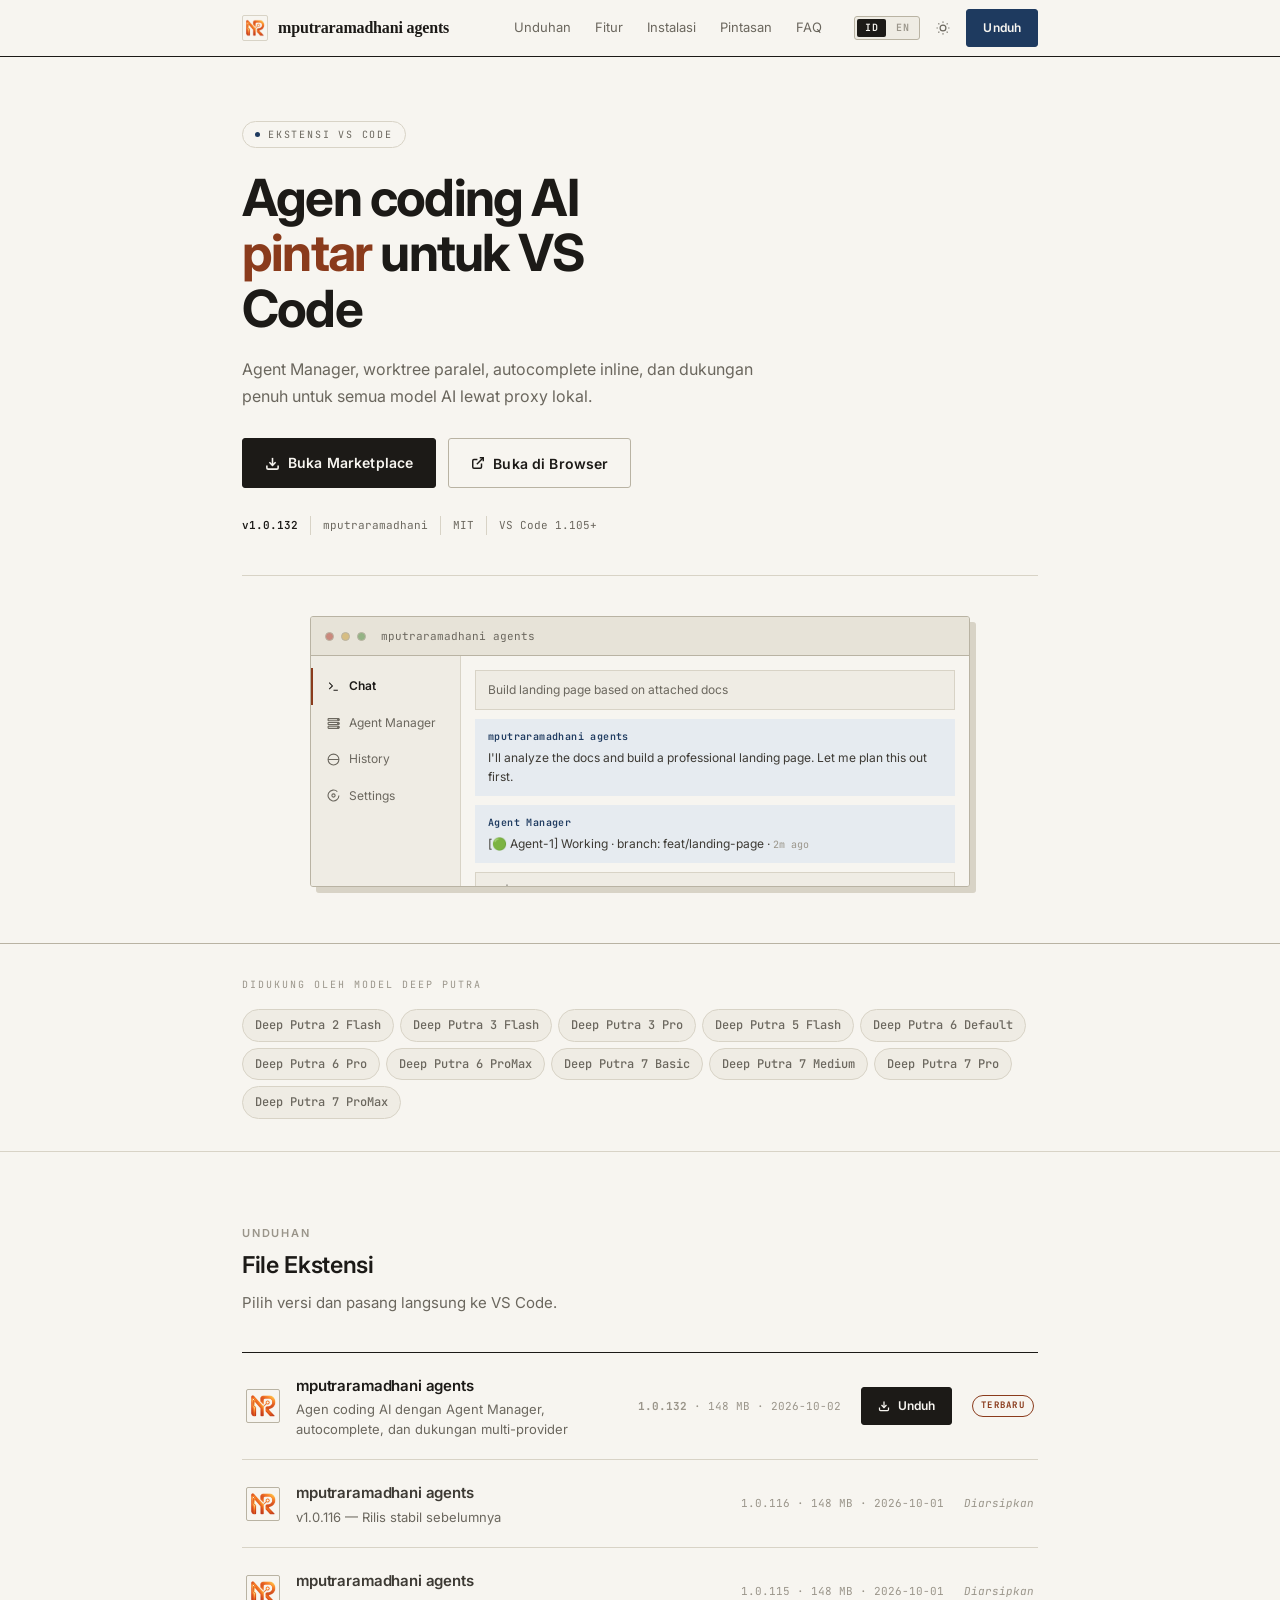
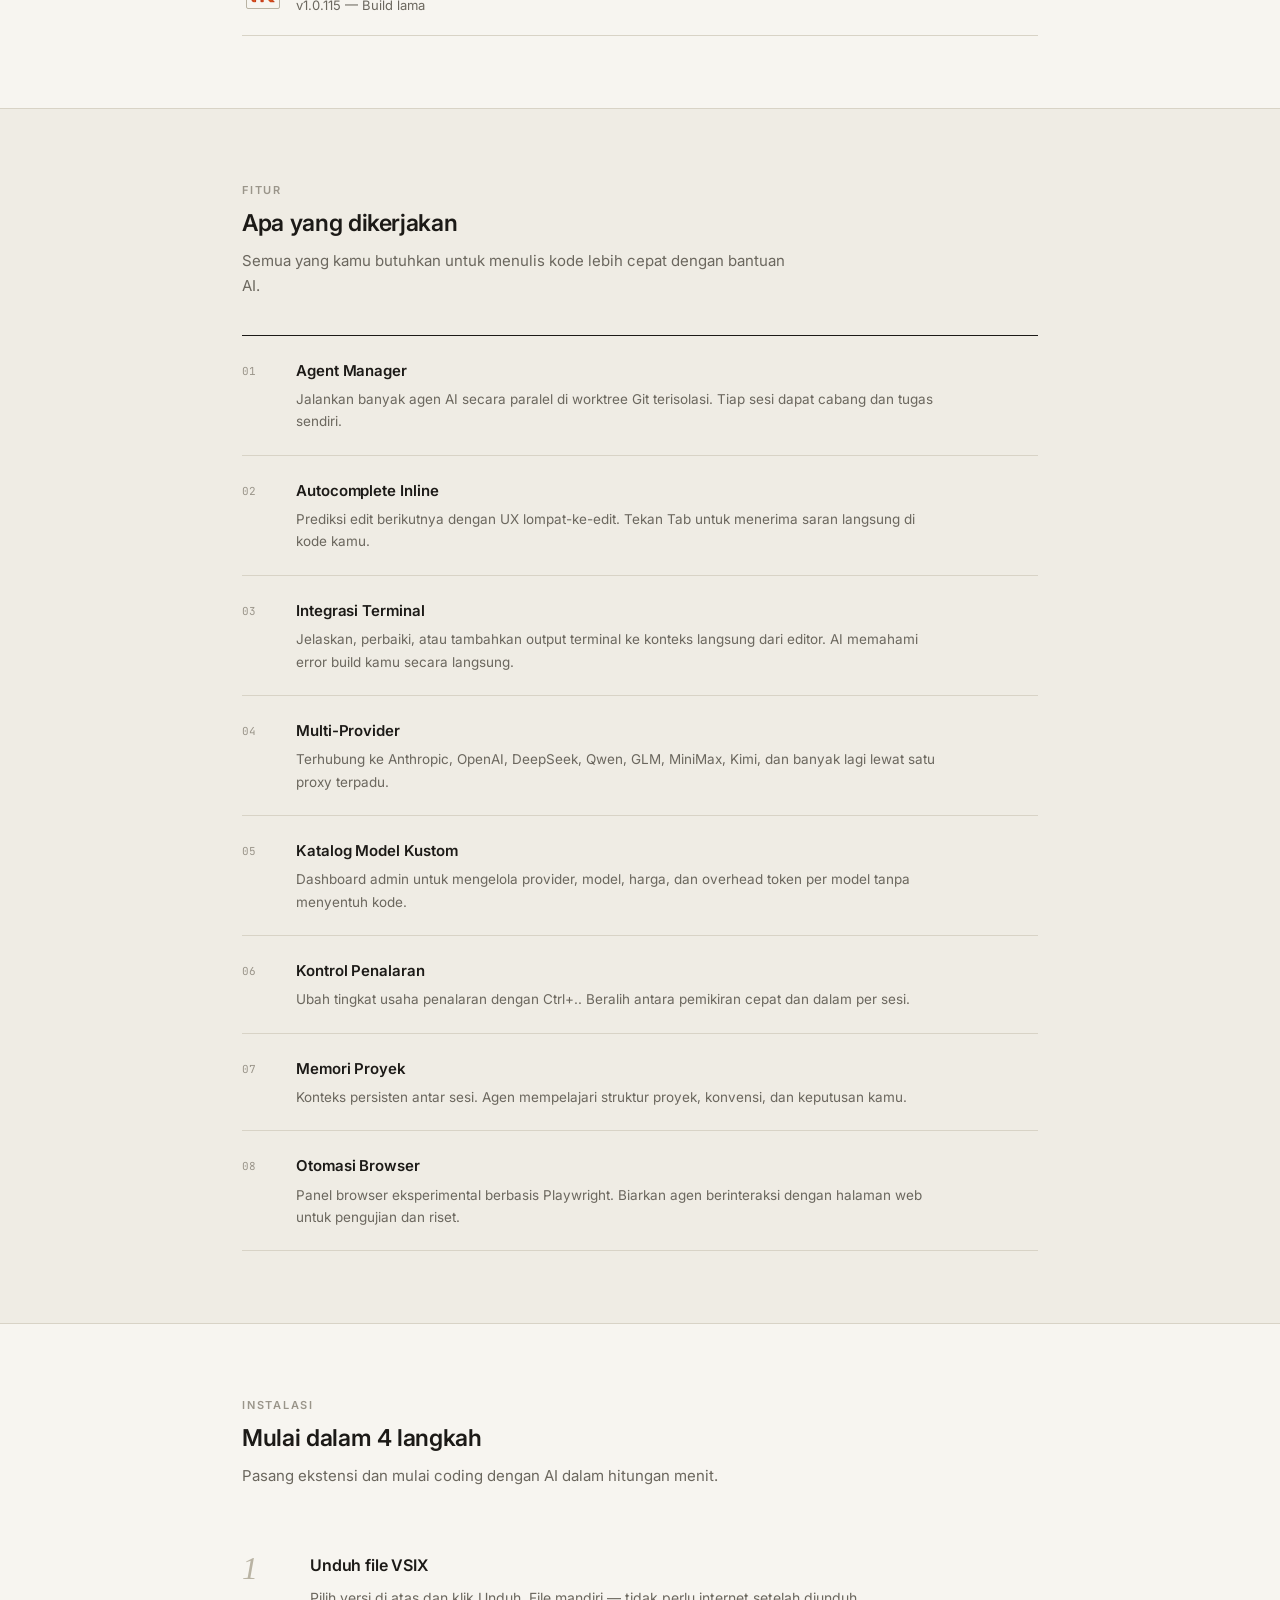
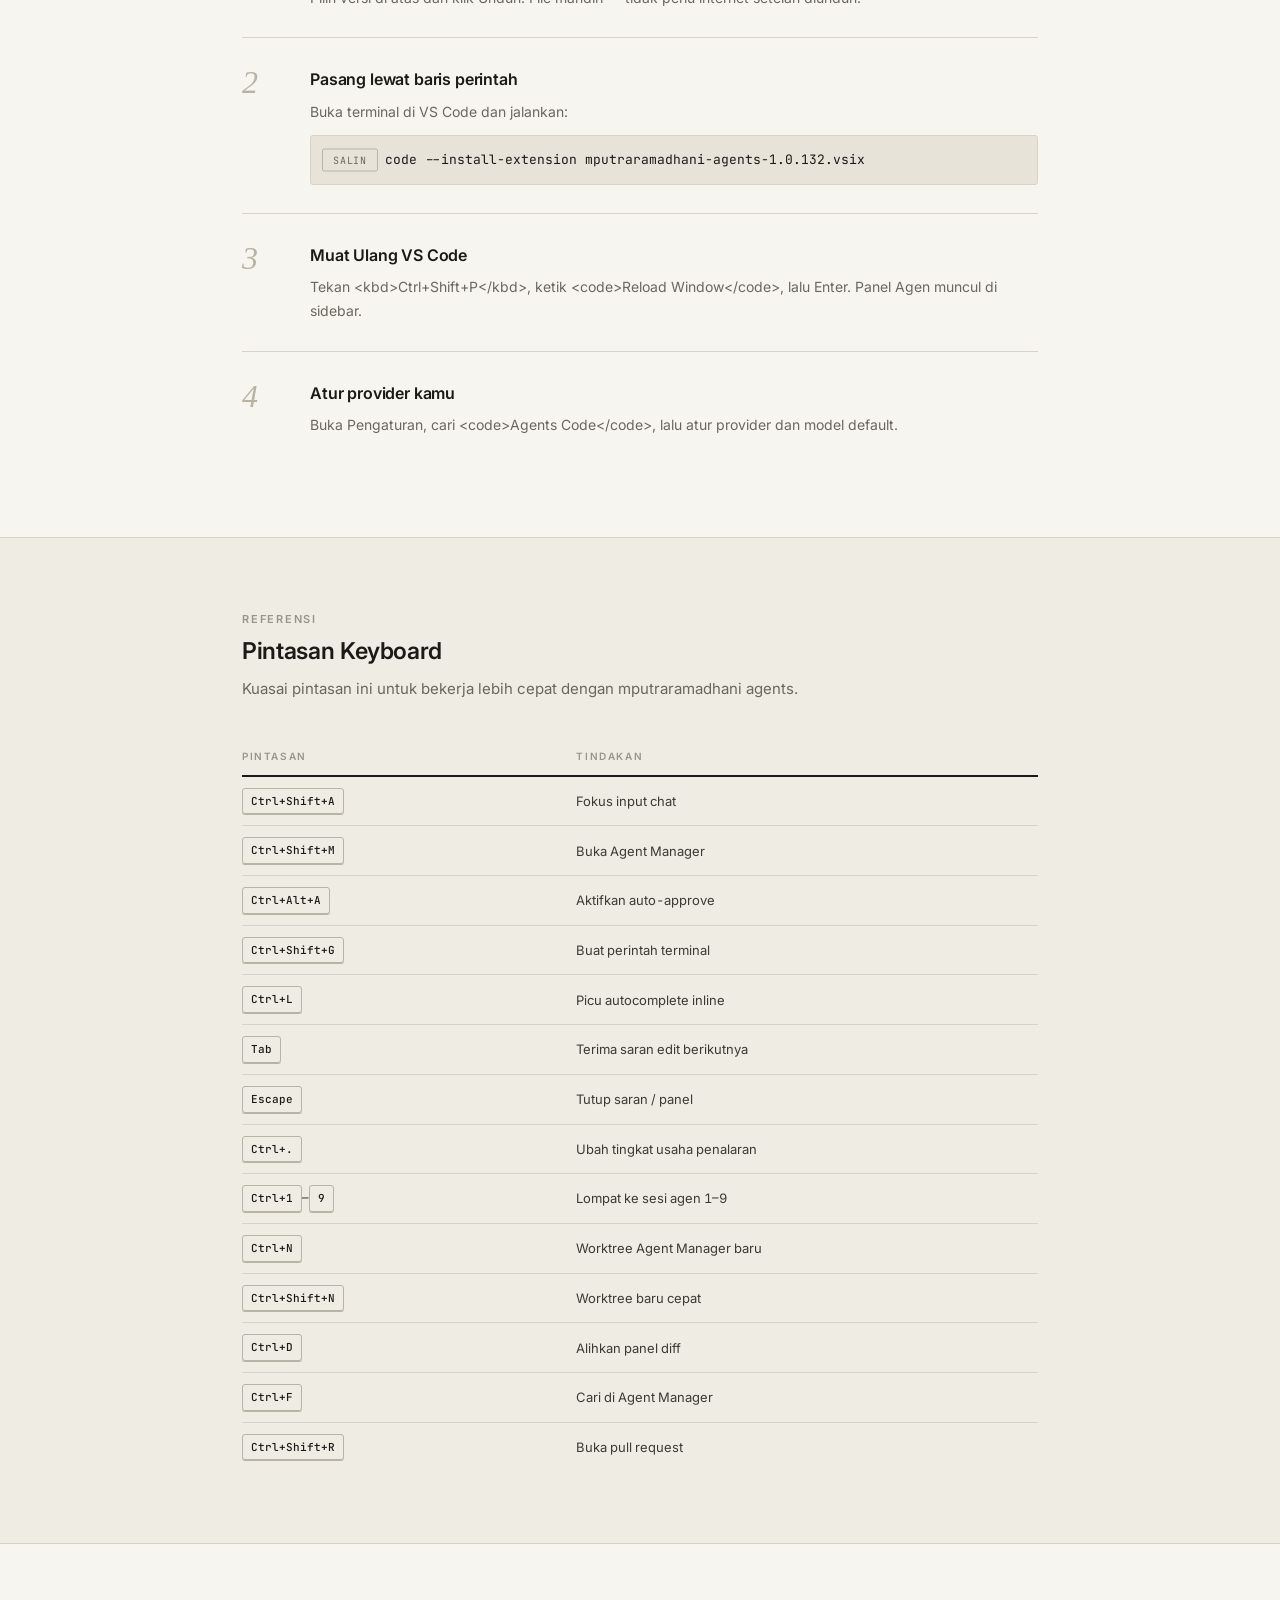
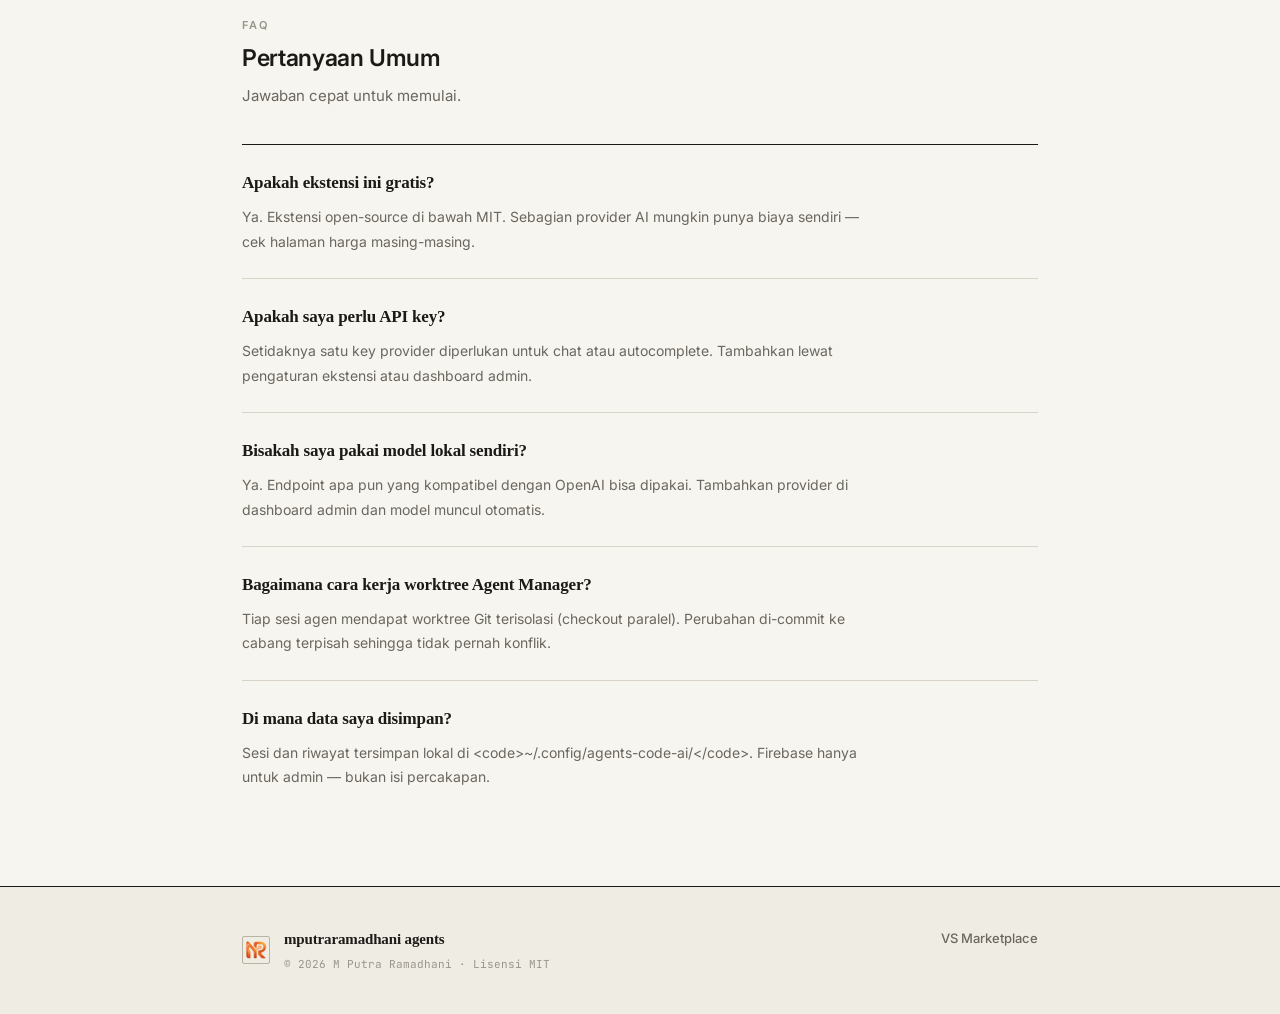
==== commit dfeb9d40: "Add files via upload" ====
--- a/index.html
+++ b/index.html
@@ -3,7 +3,7 @@
 <head>
   <meta charset="UTF-8">
   <meta name="viewport" content="width=device-width, initial-scale=1.0">
-  <title>MPutraRamadhani Agents Code Ai — AI Coding Agent for VS Code</title>
+  <title>mputraramadhani agents — AI Coding Agent for VS Code</title>
   <meta name="description" content="AI coding agent with Agent Manager, inline autocomplete, and multi-provider support for VS Code. Built by M Putra Ramadhani.">
   <link rel="preconnect" href="https://fonts.googleapis.com">
   <link rel="preconnect" href="https://fonts.gstatic.com" crossorigin>
@@ -17,7 +17,7 @@
   <div class="nav-inner">
     <a class="brand" href="#top">
       <img class="brand-icon" src="logo.png" alt="">
-      <span class="brand-name">MPutraRamadhani Agents Code Ai</span>
+      <span class="brand-name">mputraramadhani agents</span>
     </a>
     <button class="nav-toggle" aria-label="Toggle menu">&#9776;</button>
     <nav class="nav-links">
@@ -75,7 +75,7 @@
             <span class="preview-dot r"></span>
             <span class="preview-dot y"></span>
             <span class="preview-dot g"></span>
-            <span class="preview-title">MPutraRamadhani Agents Code Ai</span>
+            <span class="preview-title">mputraramadhani agents</span>
           </div>
           <div class="preview-body">
             <div class="preview-sidebar">
@@ -99,7 +99,7 @@
             <div class="preview-main">
               <div class="preview-msg user">Build landing page based on attached docs</div>
               <div class="preview-msg agent">
-                <span class="agent-label">MPutraRamadhani Agents Code Ai</span>
+                <span class="agent-label">mputraramadhani agents</span>
                 I'll analyze the docs and build a professional landing page. Let me plan this out first.
               </div>
               <div class="preview-msg agent">
@@ -152,7 +152,7 @@
         <div class="download-card-left">
           <img class="dl-icon" src="logo.png" alt="">
           <div>
-            <div class="dl-name">MPutraRamadhani Agents Code Ai</div>
+            <div class="dl-name">mputraramadhani agents</div>
             <div class="dl-desc" data-i18n="dl.descLatest">AI coding agent with Agent Manager, autocomplete, and multi-provider support</div>
           </div>
         </div>
@@ -172,7 +172,7 @@
         <div class="download-card-left">
           <img class="dl-icon" src="logo.png" alt="">
           <div>
-            <div class="dl-name">MPutraRamadhani Agents Code Ai</div>
+            <div class="dl-name">mputraramadhani agents</div>
             <div class="dl-desc" data-i18n="dl.prev">v1.0.116 &mdash; Previous stable release</div>
           </div>
         </div>
@@ -186,7 +186,7 @@
         <div class="download-card-left">
           <img class="dl-icon" src="logo.png" alt="">
           <div>
-            <div class="dl-name">MPutraRamadhani Agents Code Ai</div>
+            <div class="dl-name">mputraramadhani agents</div>
             <div class="dl-desc" data-i18n="dl.legacy">v1.0.115 &mdash; Legacy build</div>
           </div>
         </div>
@@ -350,7 +350,7 @@
     <div class="section-header fade-up">
       <span class="section-label" data-i18n="short.label">Reference</span>
       <h2 data-i18n="short.title">Keyboard Shortcuts</h2>
-      <p data-i18n="short.sub">Master these shortcuts to work faster with MPutraRamadhani Agents Code Ai.</p>
+      <p data-i18n="short.sub">Master these shortcuts to work faster with mputraramadhani agents.</p>
     </div>
     <div class="shortcuts-table-wrap fade-up">
       <table class="shortcuts-table">
@@ -415,7 +415,7 @@
     <div class="footer-left">
       <img class="footer-logo" src="logo.png" alt="">
       <div>
-        <div class="footer-brand">MPutraRamadhani Agents Code Ai</div>
+        <div class="footer-brand">mputraramadhani agents</div>
         <div class="footer-copy" data-i18n="footer.copy">&copy; 2026 M Putra Ramadhani · MIT License</div>
       </div>
     </div>
--- a/style.css
+++ b/style.css
@@ -490,9 +490,11 @@
   .nav-links.open a:nth-child(5) { transition-delay: .20s; }
   .nav-links.open a { opacity: 1; transform: translateX(0); }
   .nav-links.open a:last-child { border-bottom: none; }
-  .nav-toggle { display: flex; order: 4; }
+  .nav-toggle { display: flex; order: 4; flex-shrink: 0; }
   .nav-actions .btn-accent { display: none; }
-  .brand { margin-right: auto; }
+  .nav-actions { flex-shrink: 0; gap: 4px; }
+  .brand { margin-right: auto; flex: 1 1 auto; min-width: 0; }
+  .brand-name { font-size: 14px; white-space: nowrap; overflow: hidden; text-overflow: ellipsis; min-width: 0; }
 
   .hero { padding: 40px 0 36px; }
   .hero-title { font-size: 2.2rem; max-width: 100%; }
@@ -541,7 +543,7 @@
 
 @media (max-width: 480px) {
   .container { padding: 0 16px; }
-  .brand-name { font-size: 15px; }
+  .brand-name { font-size: 13px; }
   .brand-icon { width: 22px; height: 22px; }
 
   .hero { padding: 30px 0 26px; }
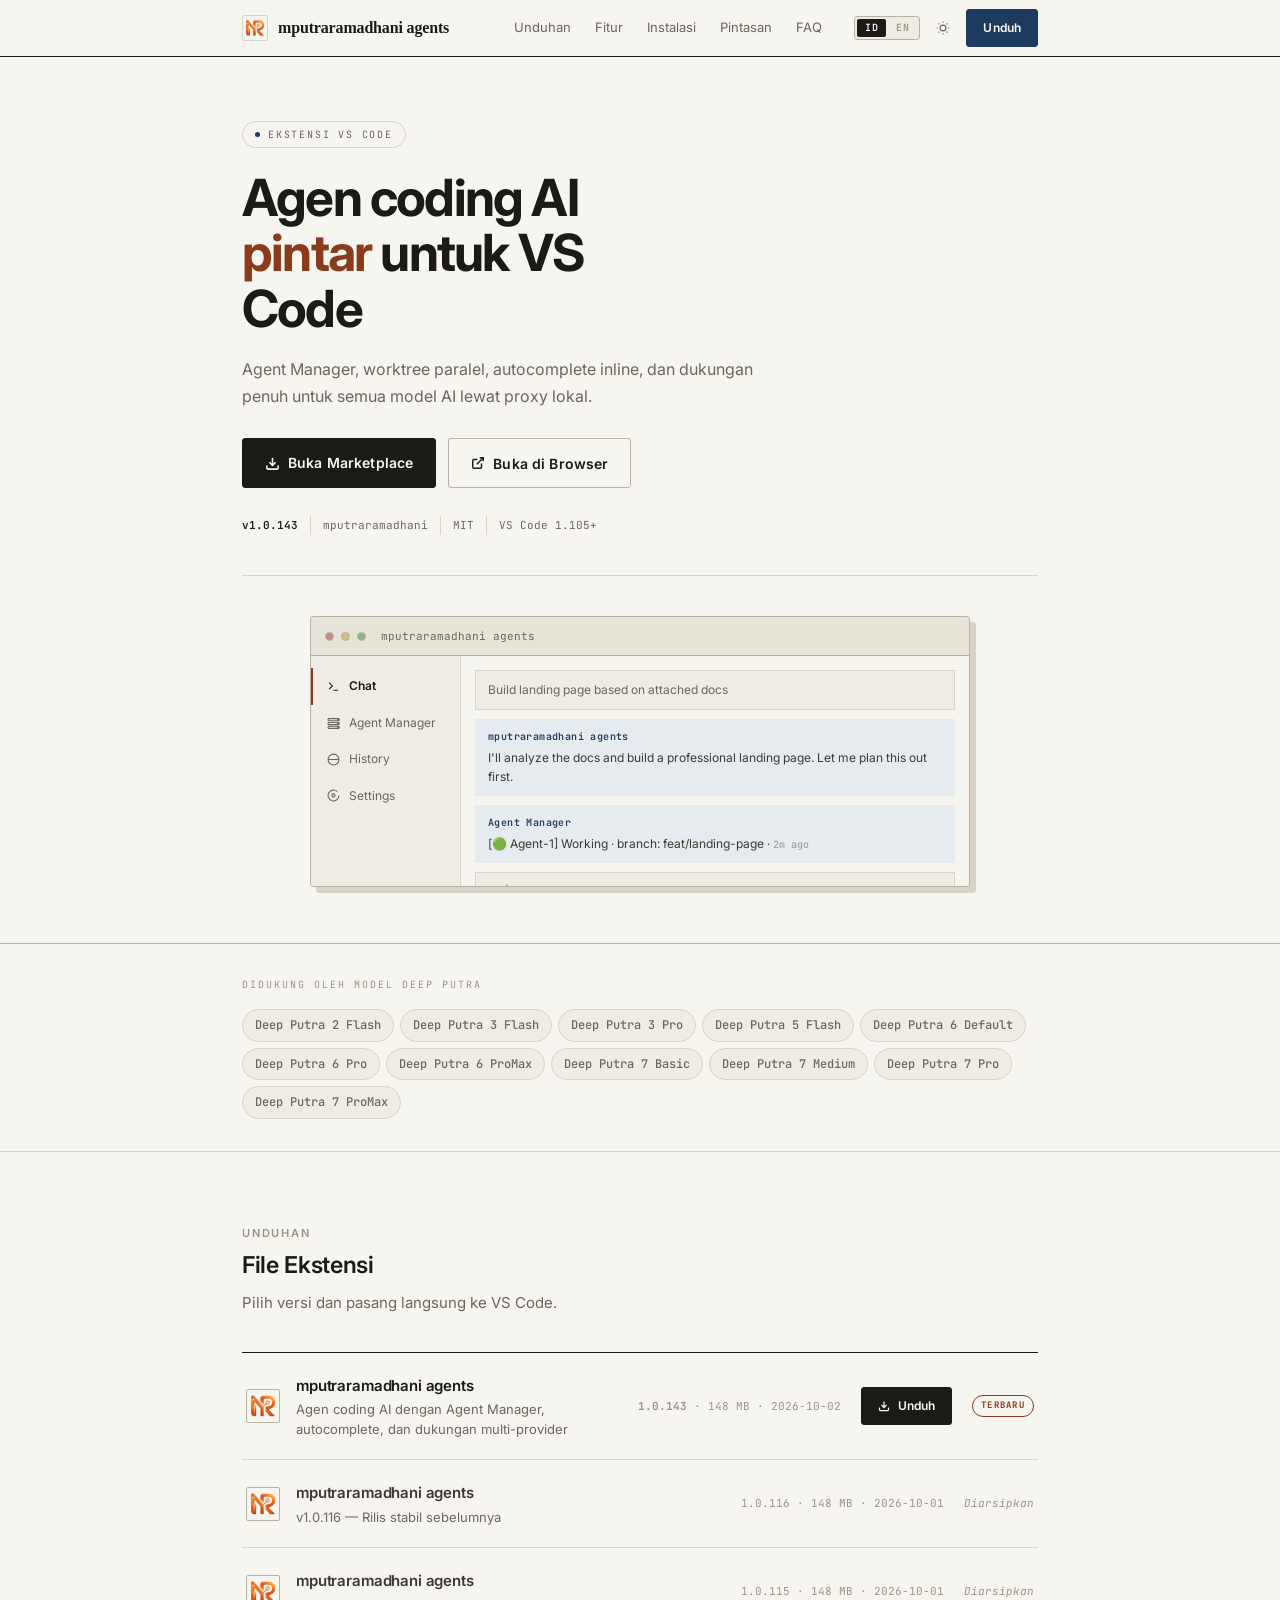
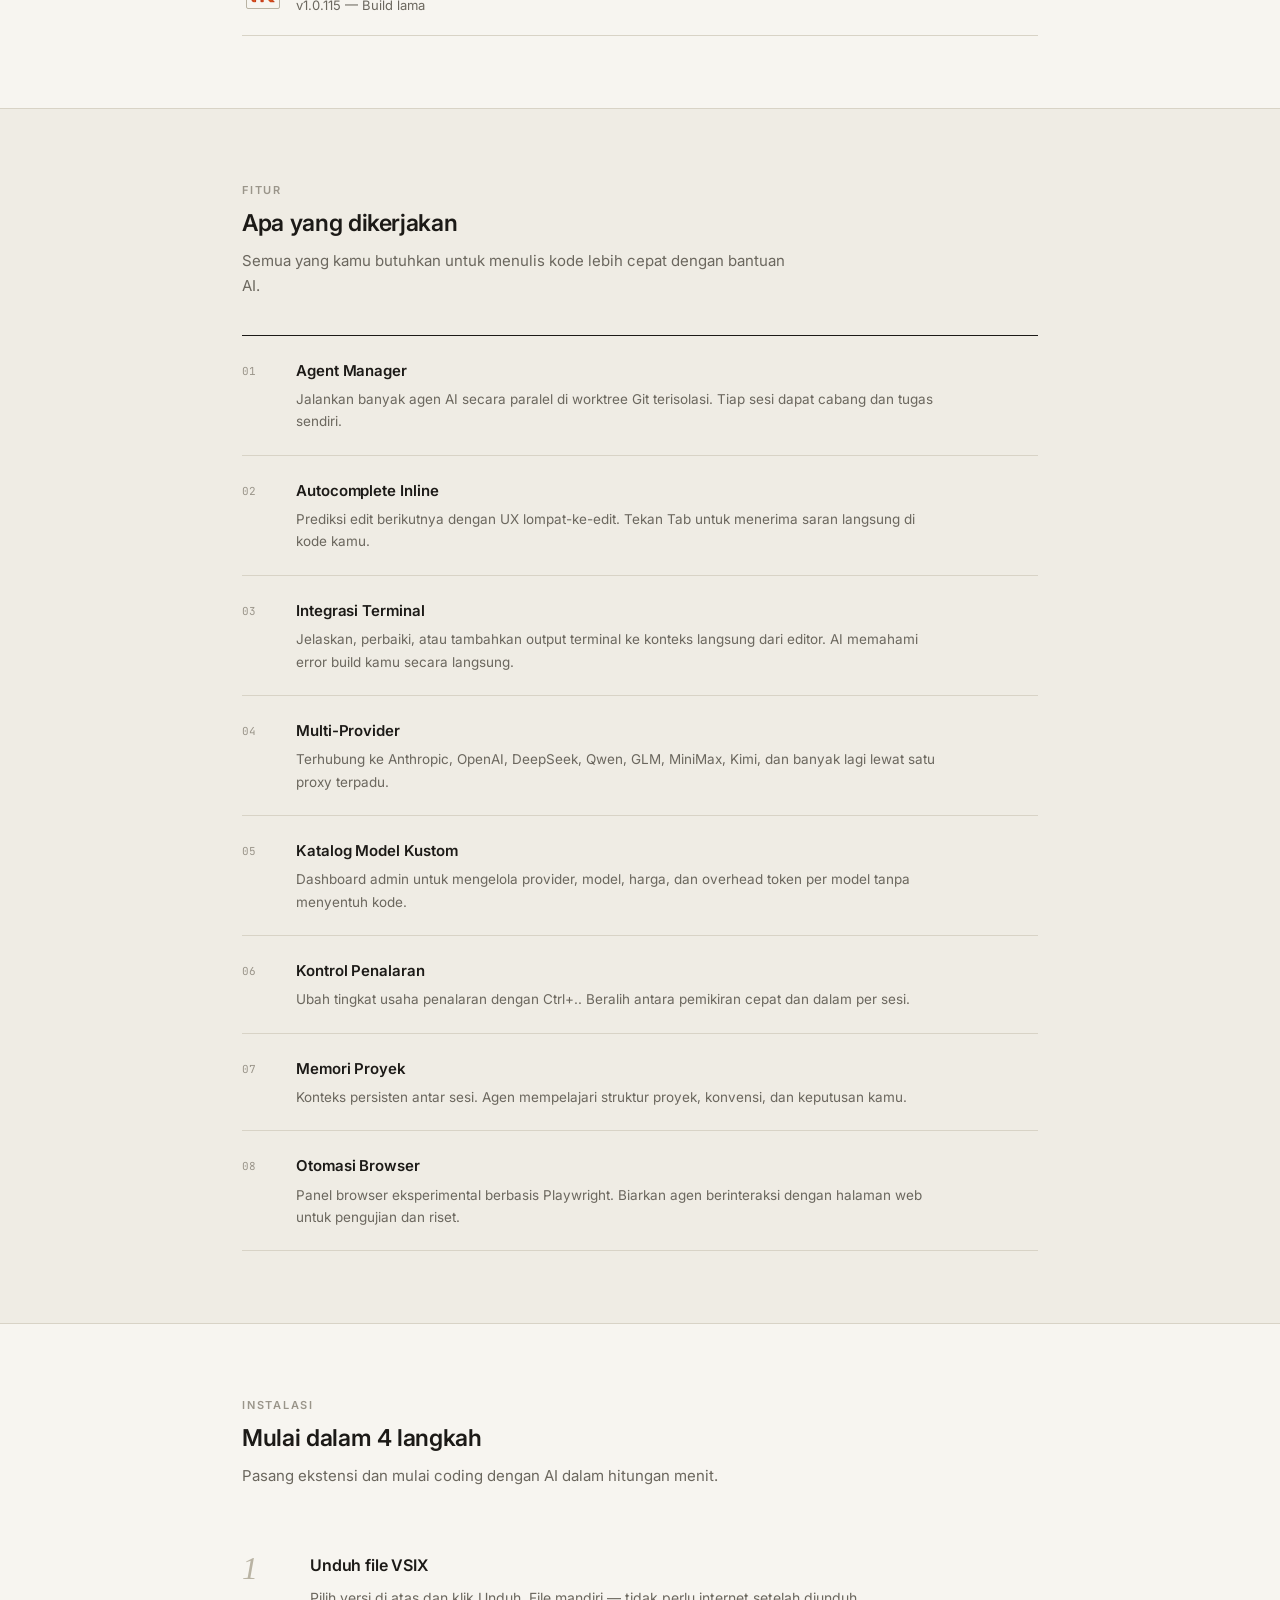
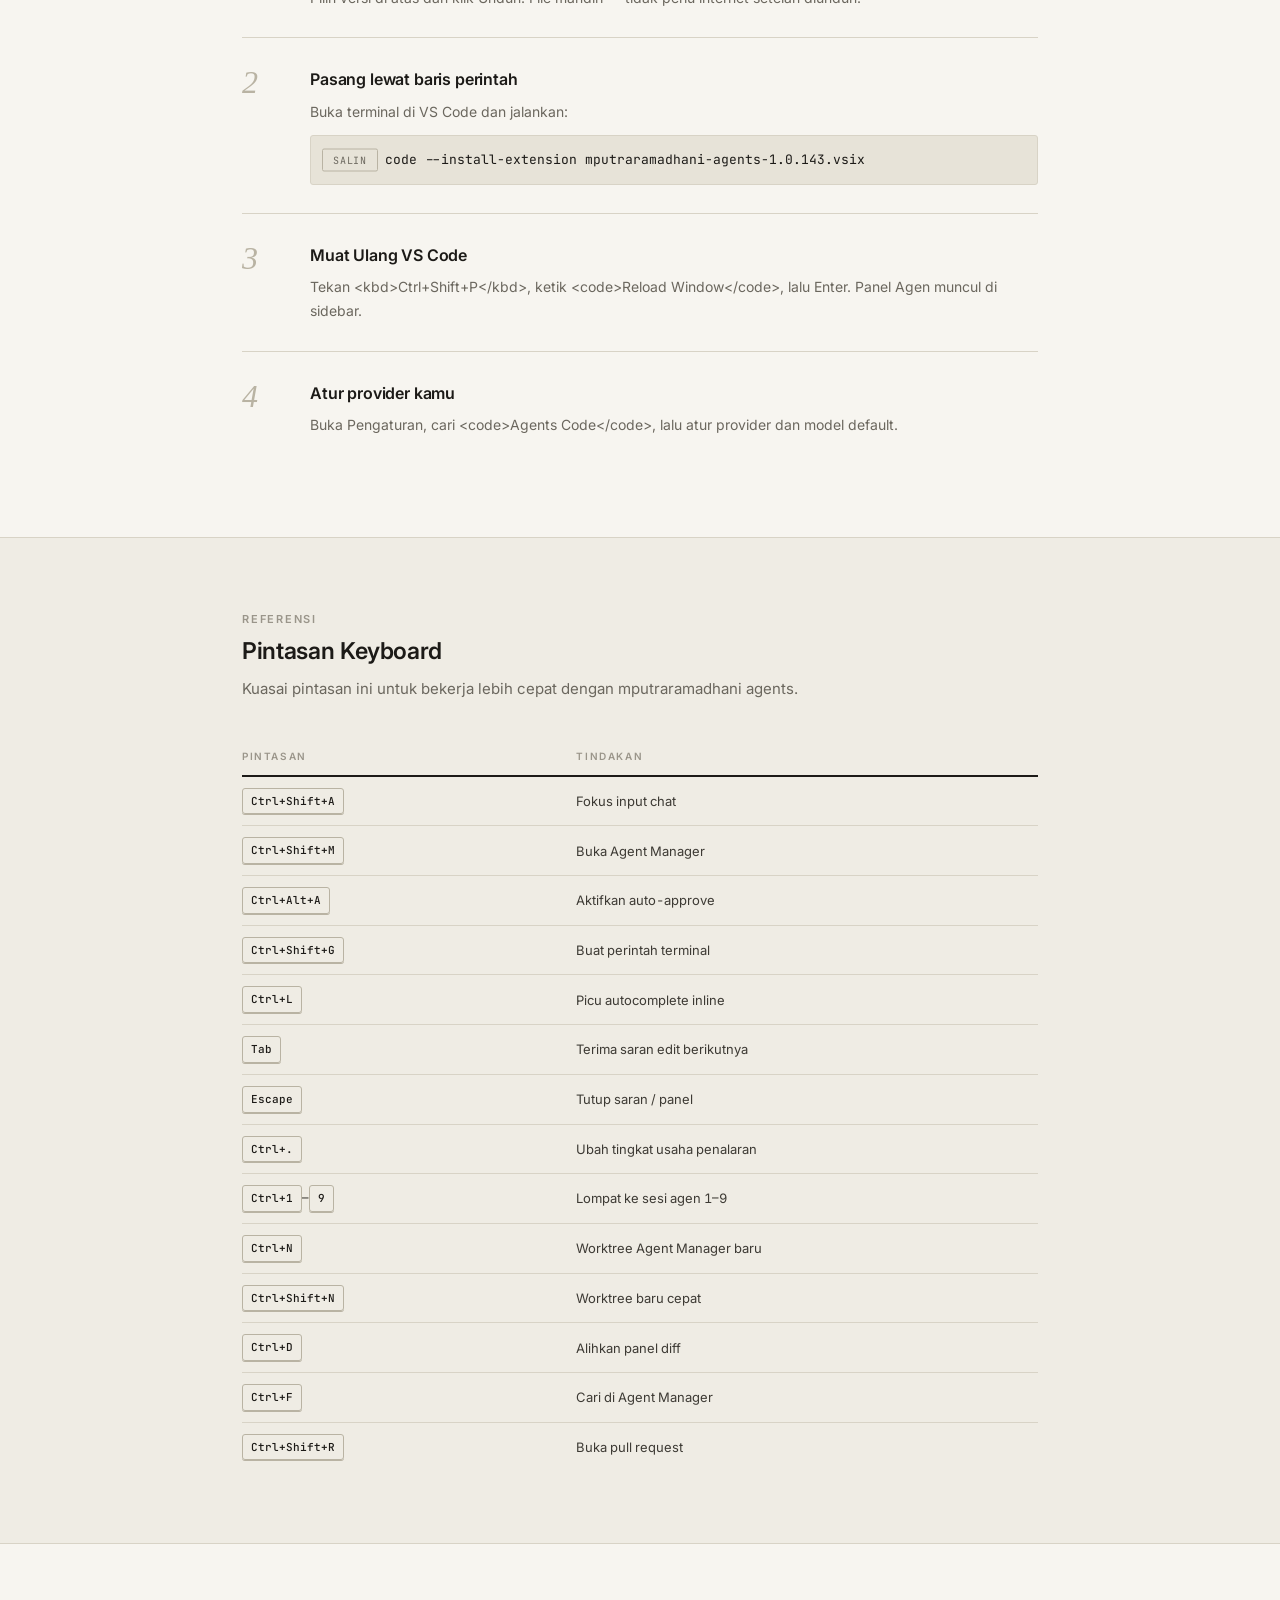
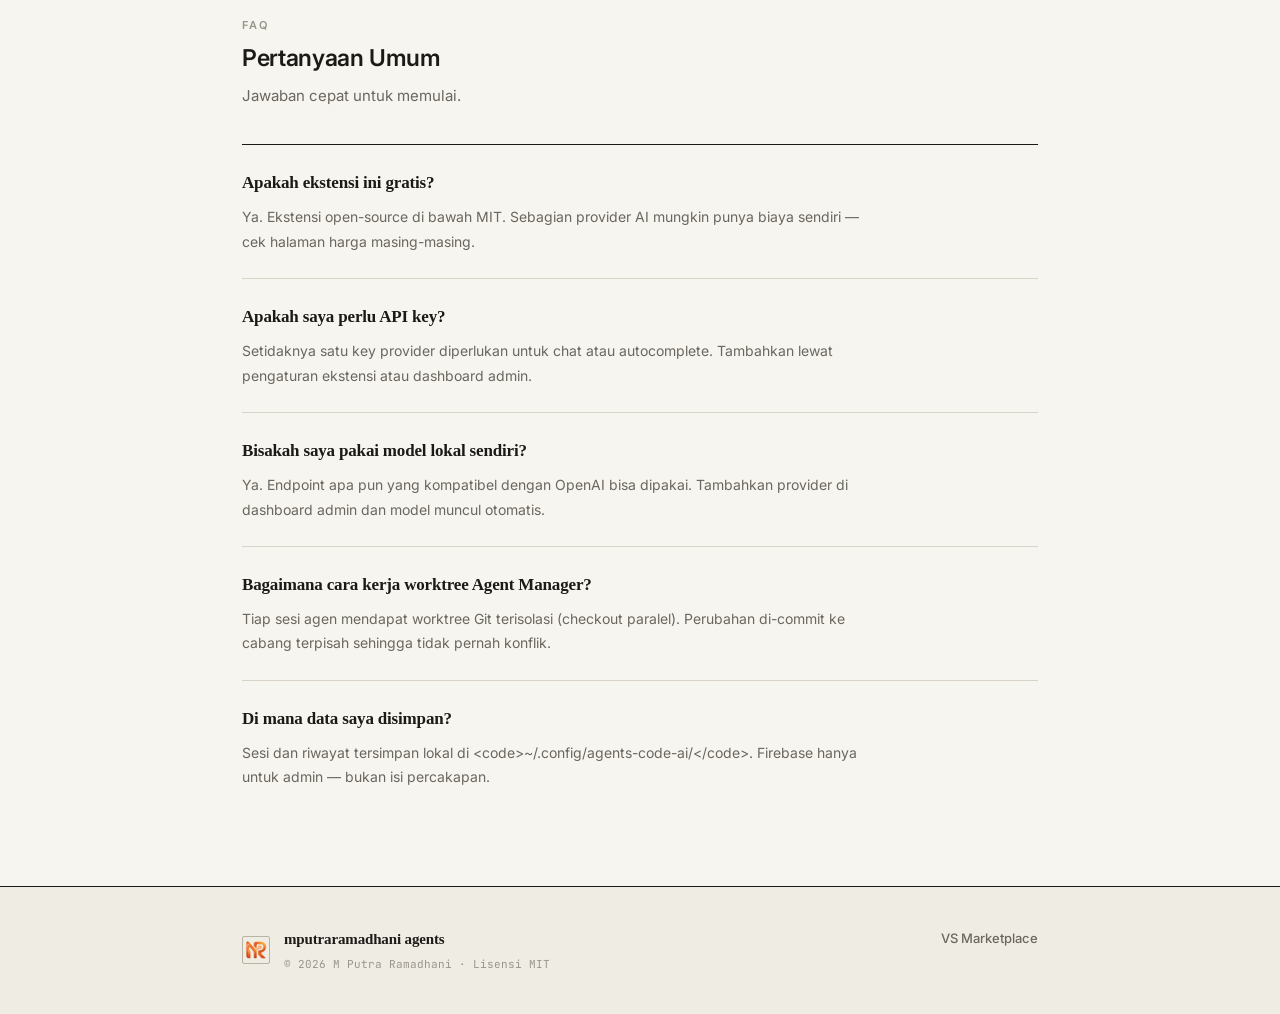
==== commit 27075dfb: "Add files via upload" ====
--- a/index.html
+++ b/index.html
@@ -63,7 +63,7 @@
           </button>
         </div>
         <div class="hero-meta fade-up">
-          <span class="meta-chip"><strong>v1.0.132</strong></span>
+          <span class="meta-chip"><strong>v1.0.143</strong></span>
           <span class="meta-chip">mputraramadhani</span>
           <span class="meta-chip">MIT</span>
           <span class="meta-chip">VS Code 1.105+</span>
@@ -158,7 +158,7 @@
         </div>
         <div class="download-card-right">
           <div class="dl-meta">
-            <span><strong>1.0.132</strong> &middot; 148 MB &middot; 2026-10-02</span>
+            <span><strong>1.0.143</strong> &middot; 148 MB &middot; 2026-10-02</span>
           </div>
           <a class="btn btn-primary btn-sm" href="https://marketplace.visualstudio.com/items?itemName=MPUTRARAMADHANI.m-putra-ramadhani-agents-code-ai" target="_blank" rel="noopener">
             <svg width="12" height="12" viewBox="0 0 24 24" fill="none" stroke="currentColor" stroke-width="2.5"><path d="M21 15v4a2 2 0 0 1-2 2H5a2 2 0 0 1-2-2v-4"/><polyline points="7 10 12 15 17 10"/><line x1="12" y1="15" x2="12" y2="3"/></svg>
@@ -318,7 +318,7 @@
           <h3 data-i18n="install.s2">Install via command line</h3>
           <p data-i18n="install.s2Desc">Open a terminal in VS Code and run:</p>
           <div class="code-wrap">
-            <code>code --install-extension mputraramadhani-agents-1.0.132.vsix</code>
+            <code>code --install-extension mputraramadhani-agents-1.0.143.vsix</code>
             <button class="copy-btn" type="button" data-i18n="copy">Copy</button>
           </div>
         </div>
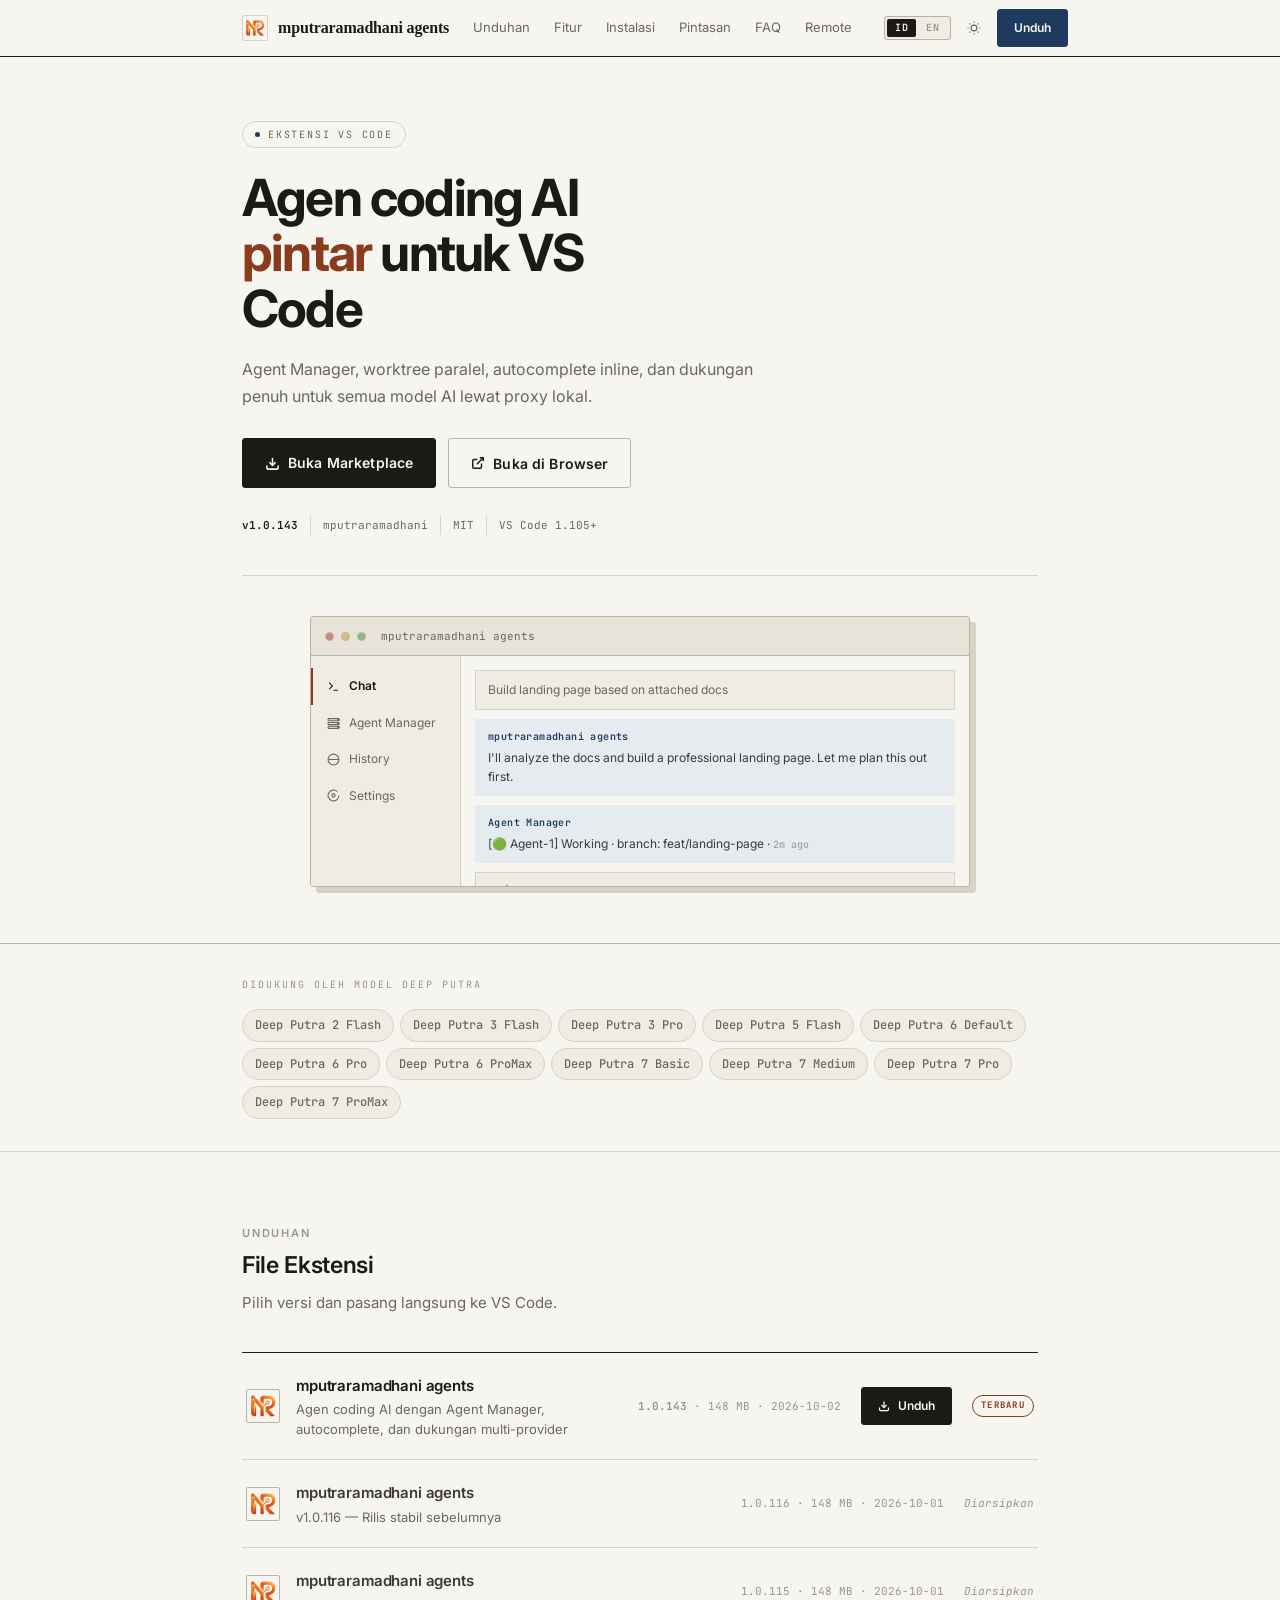
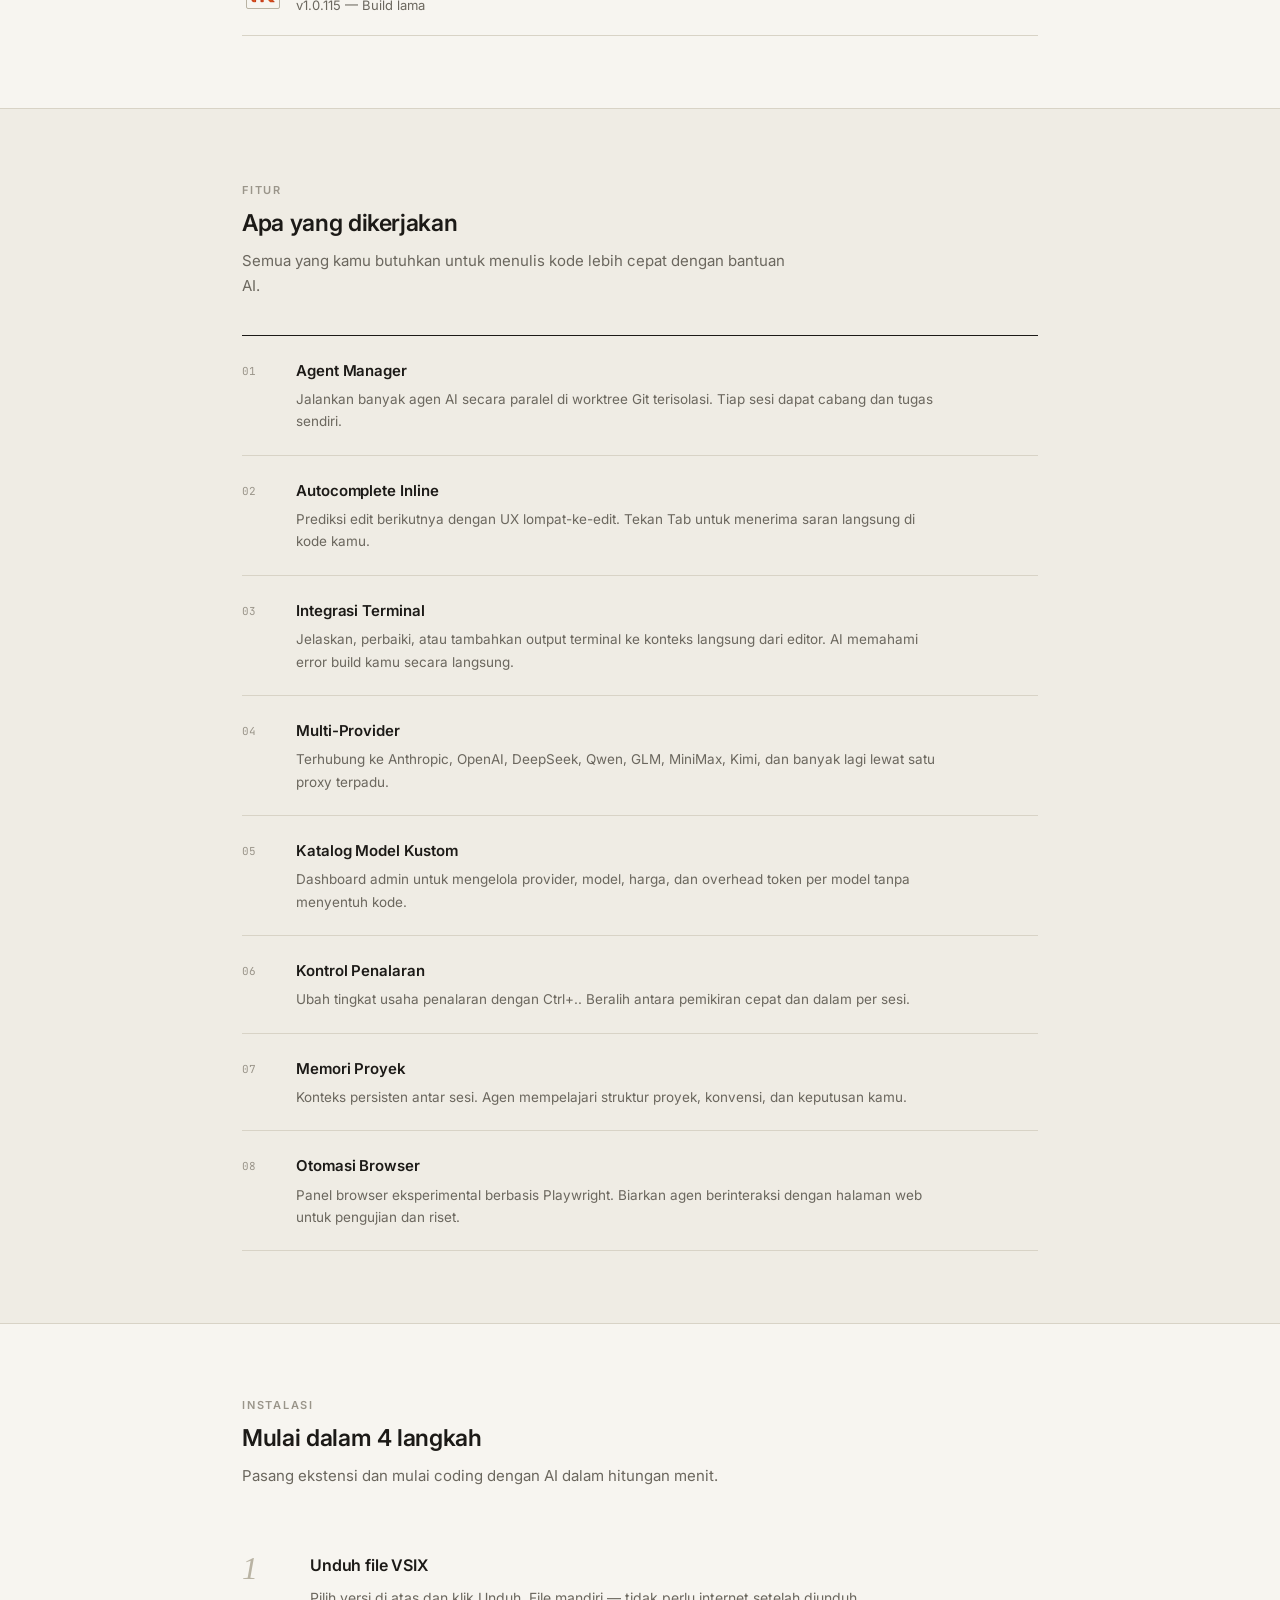
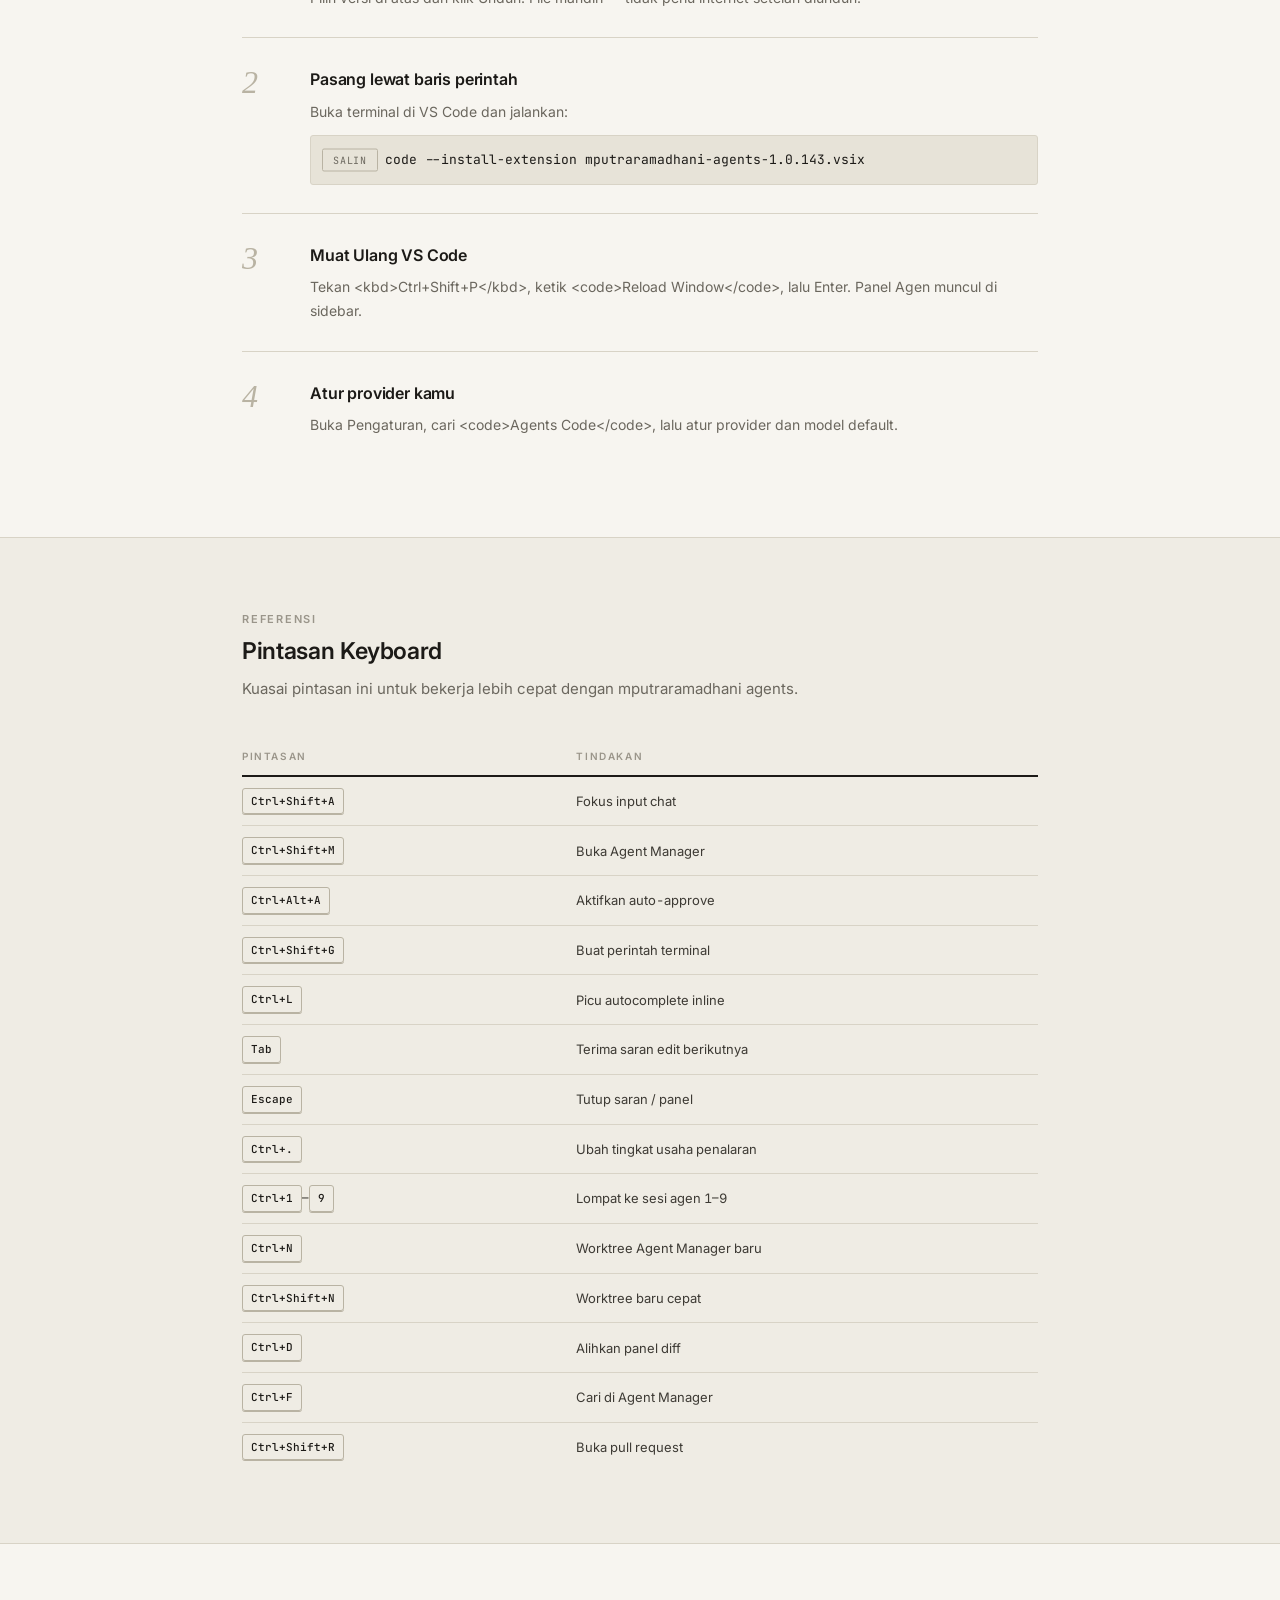
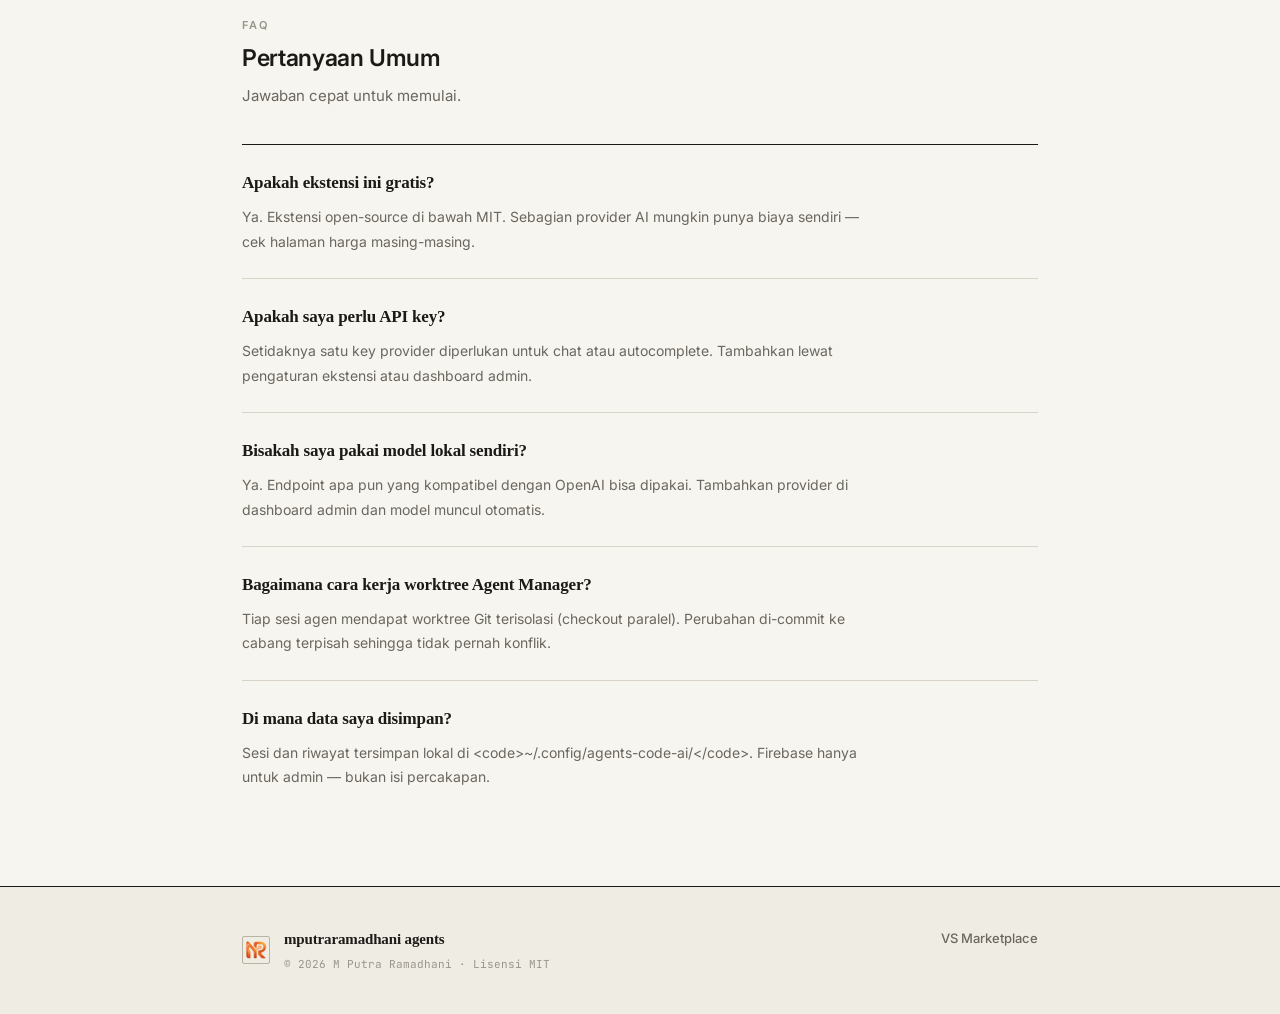
==== commit 58daaf13: "Add files via upload" ====
--- a/index.html
+++ b/index.html
@@ -2,6 +2,12 @@
 <html lang="en" data-theme="light">
 <head>
   <meta charset="UTF-8">
+  <script>
+    // Link pintas Akses Remote dari extension: /?code=KODE → remote.html?code=KODE
+    if (new URLSearchParams(location.search).has("code")) {
+      location.replace("remote.html" + location.search)
+    }
+  </script>
   <meta name="viewport" content="width=device-width, initial-scale=1.0">
   <title>mputraramadhani agents — AI Coding Agent for VS Code</title>
   <meta name="description" content="AI coding agent with Agent Manager, inline autocomplete, and multi-provider support for VS Code. Built by M Putra Ramadhani.">
@@ -26,6 +32,7 @@
       <a href="#install" data-i18n="nav.install">Install</a>
       <a href="#shortcuts" data-i18n="nav.shortcuts">Shortcuts</a>
       <a href="#faq" data-i18n="nav.faq">FAQ</a>
+      <a href="remote.html" data-i18n="nav.remote">Remote</a>
     </nav>
     <div class="nav-actions">
       <div class="lang-switch" id="langSwitch" role="group" aria-label="Language">
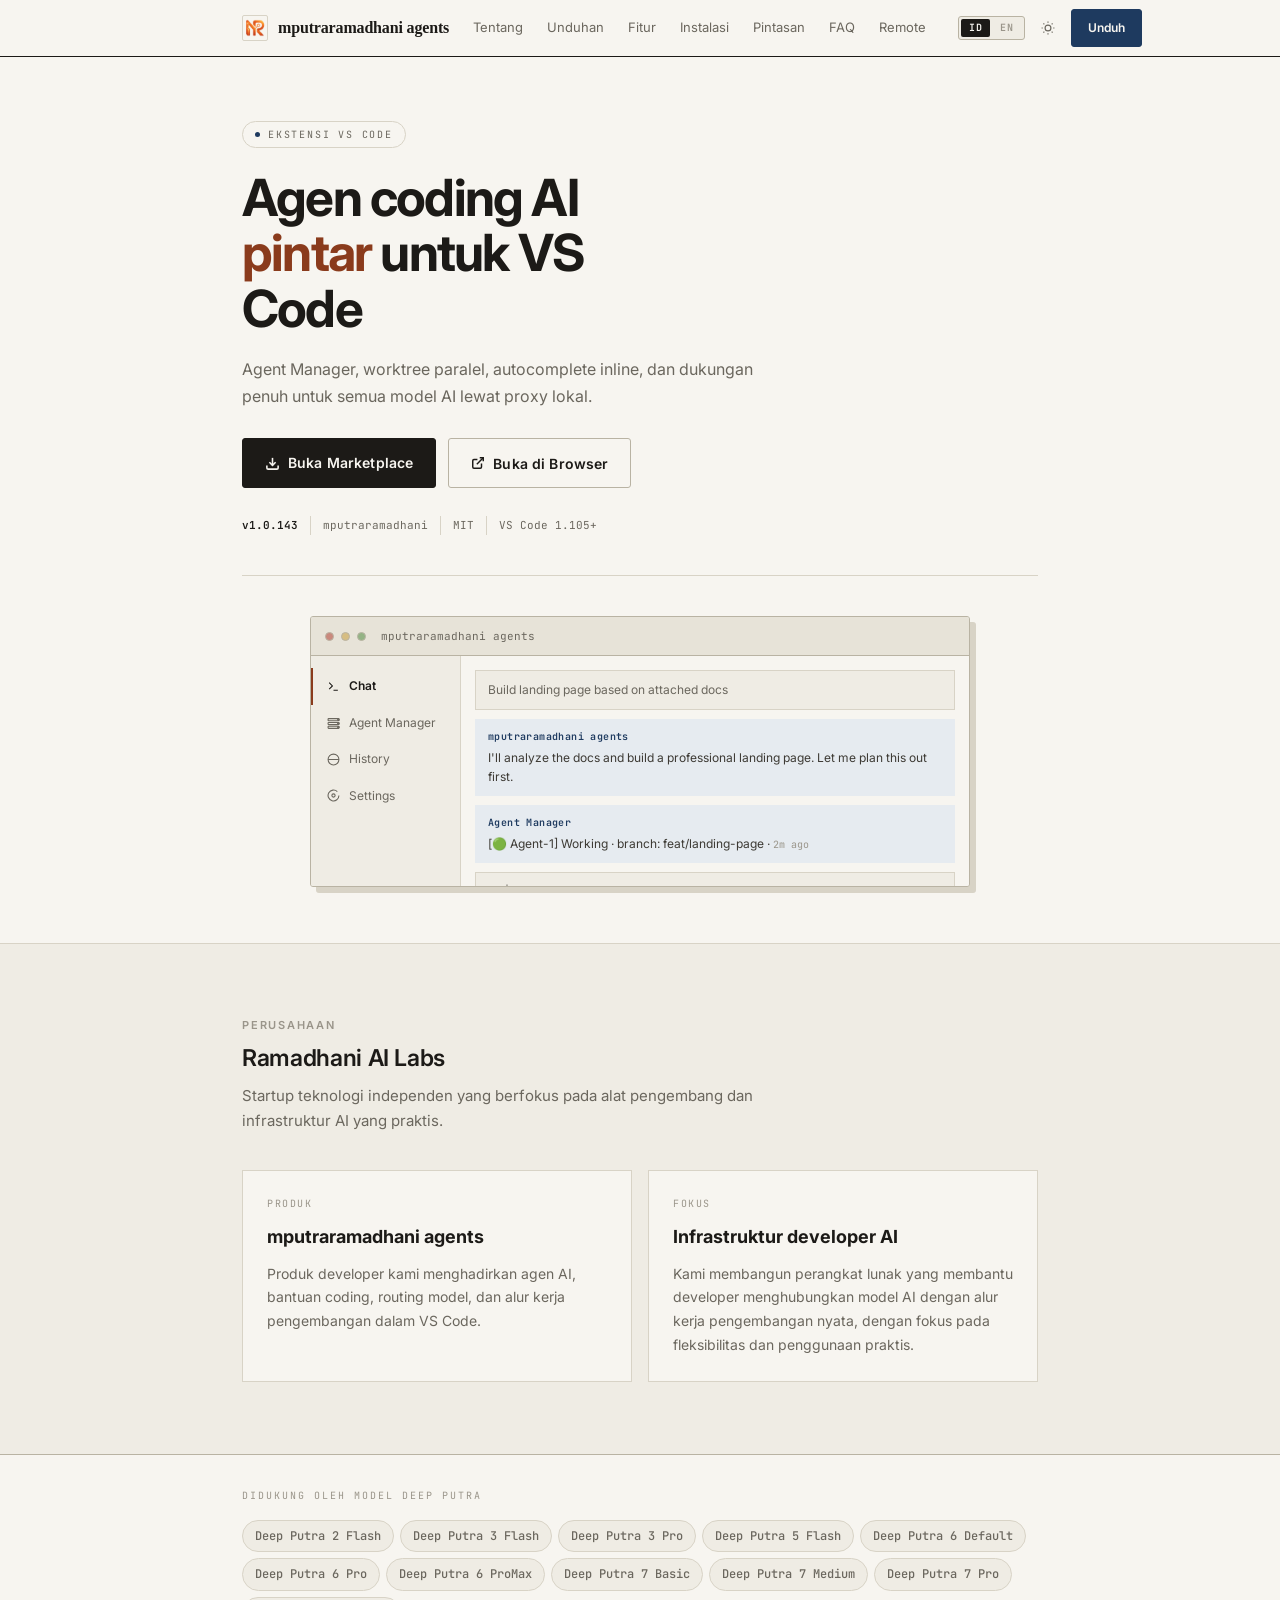
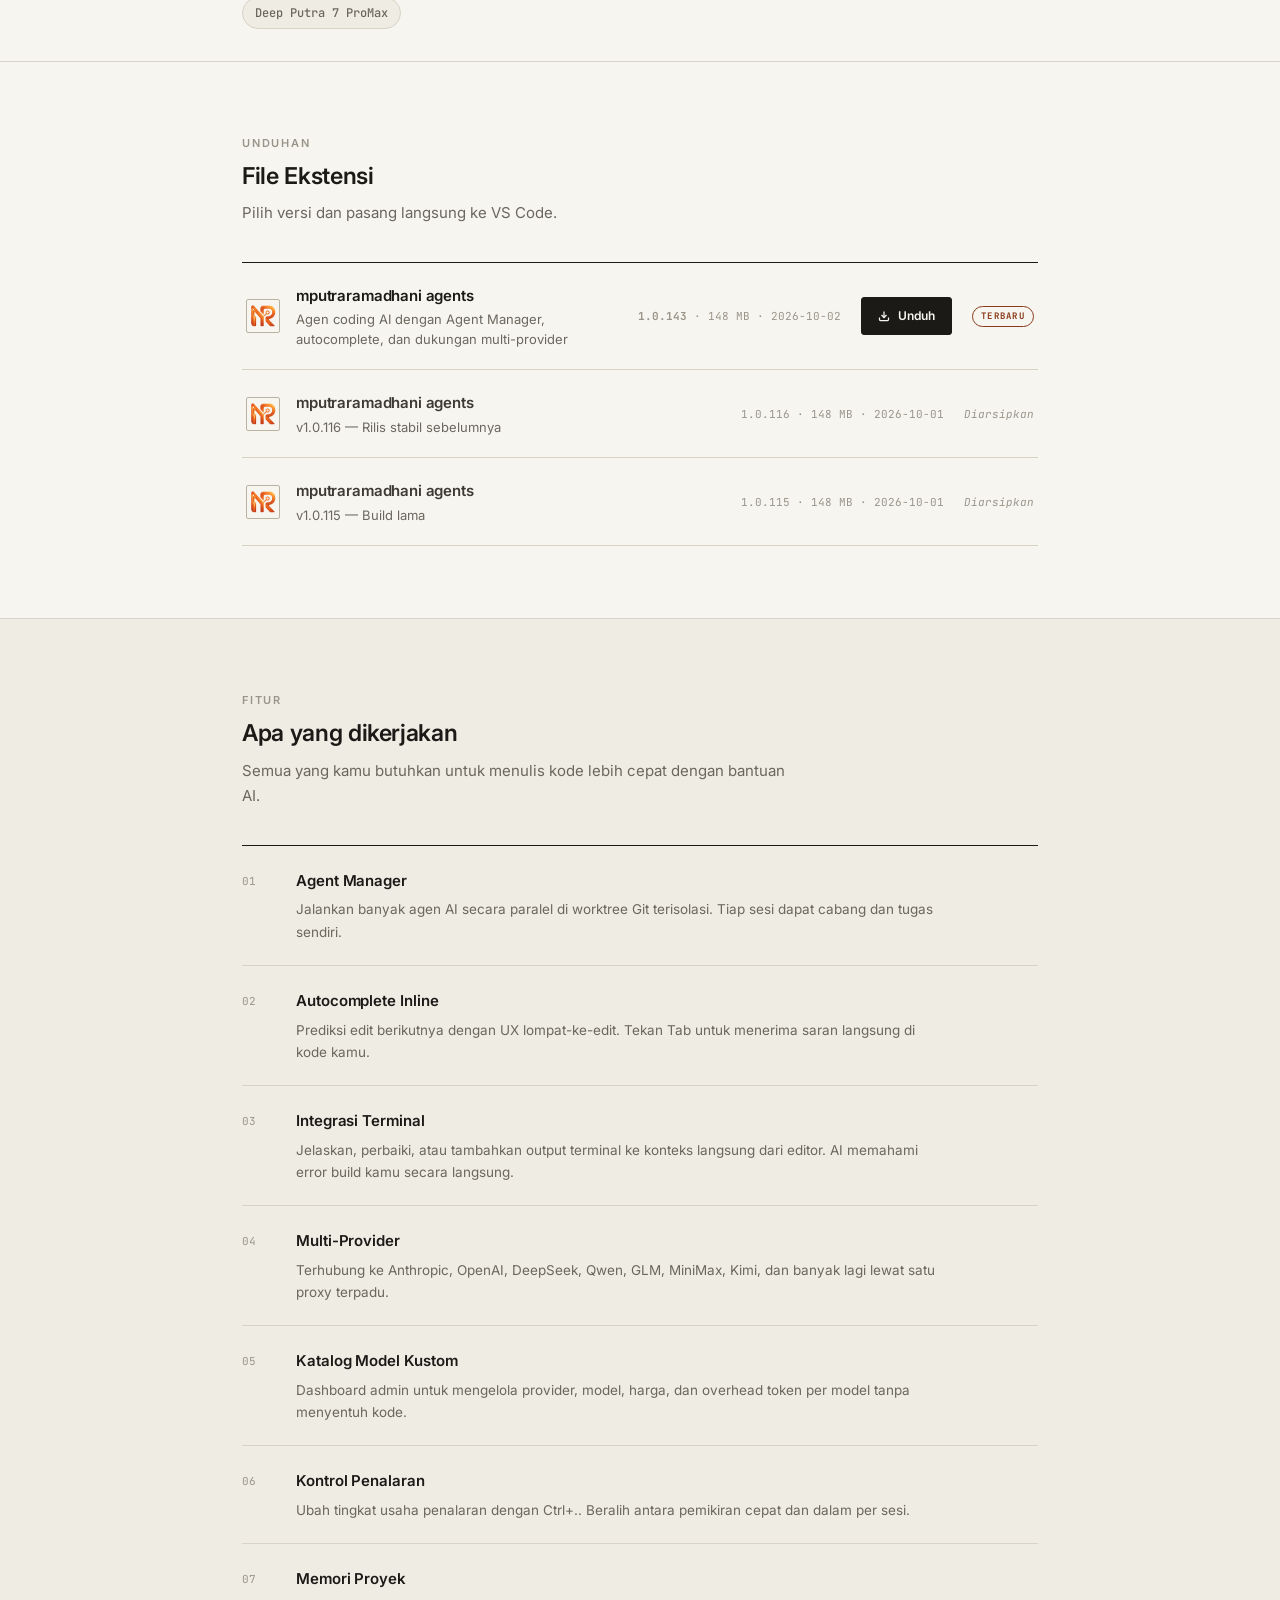
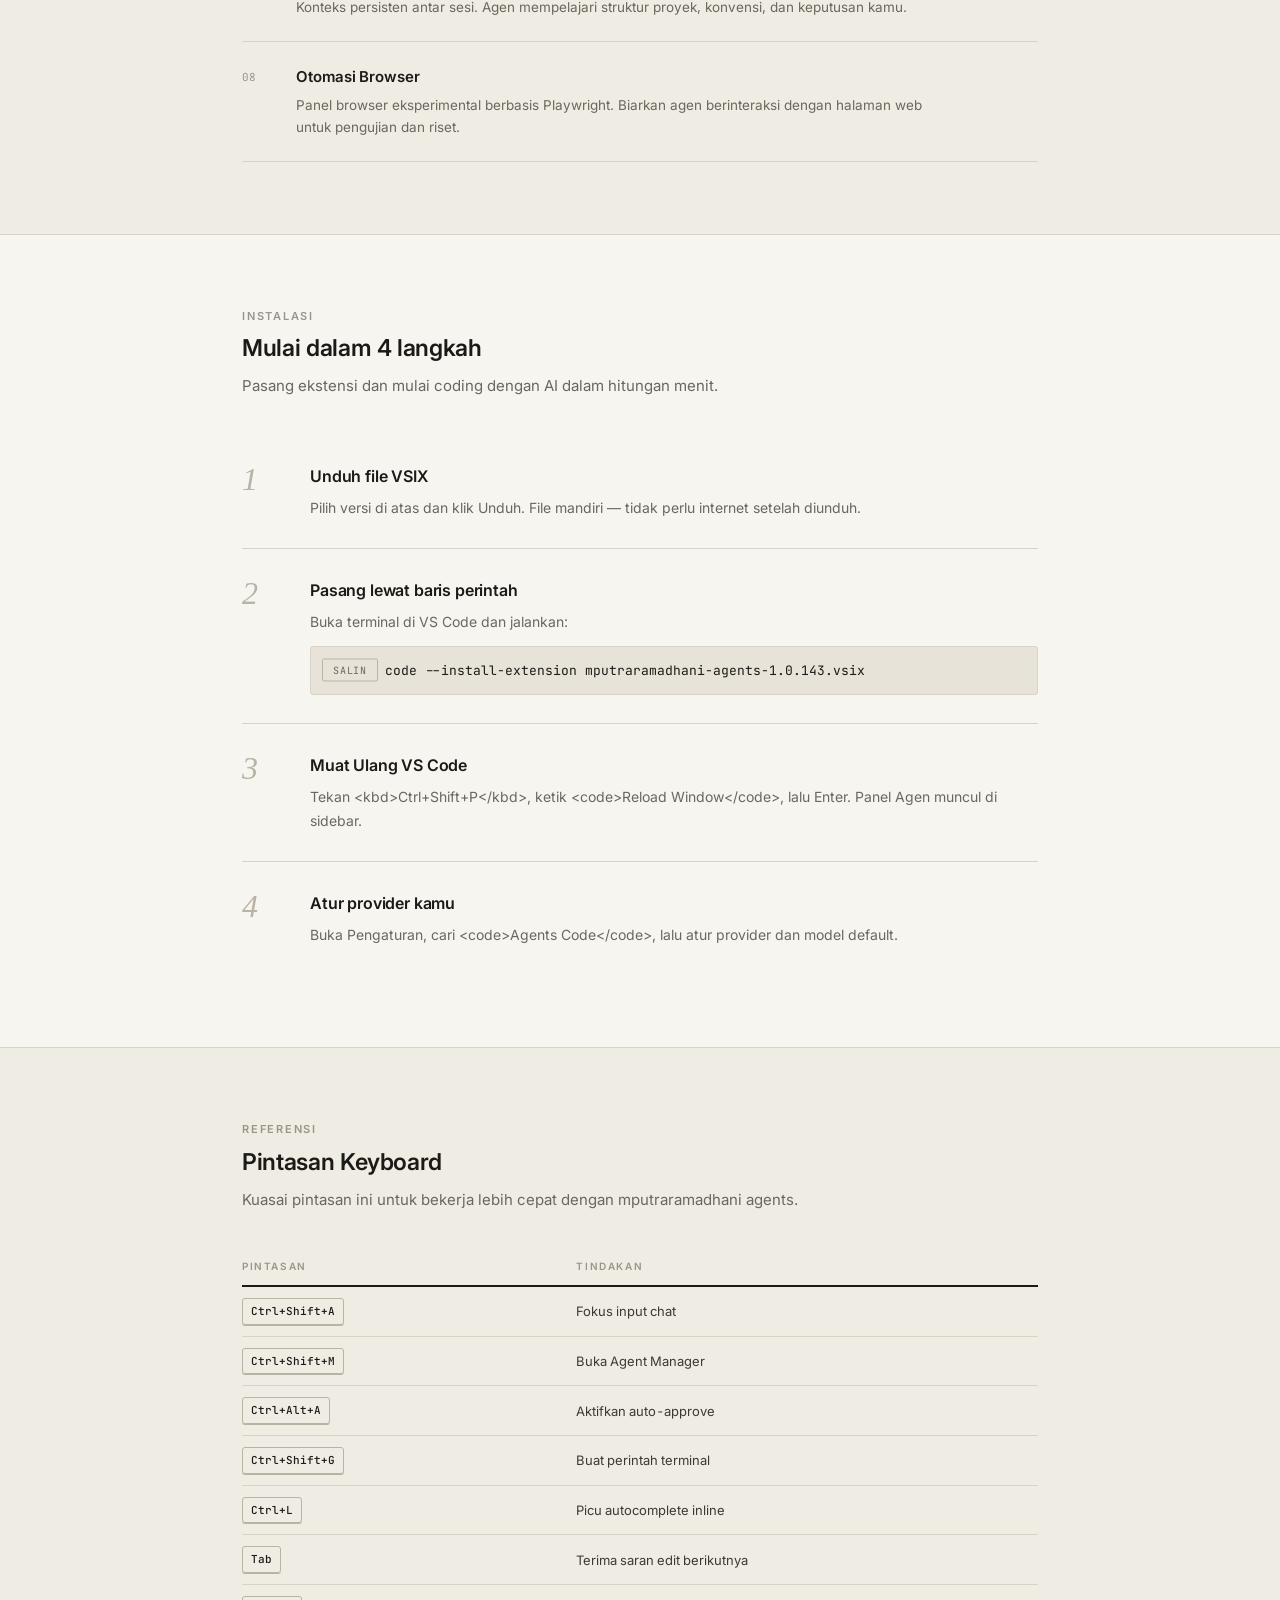
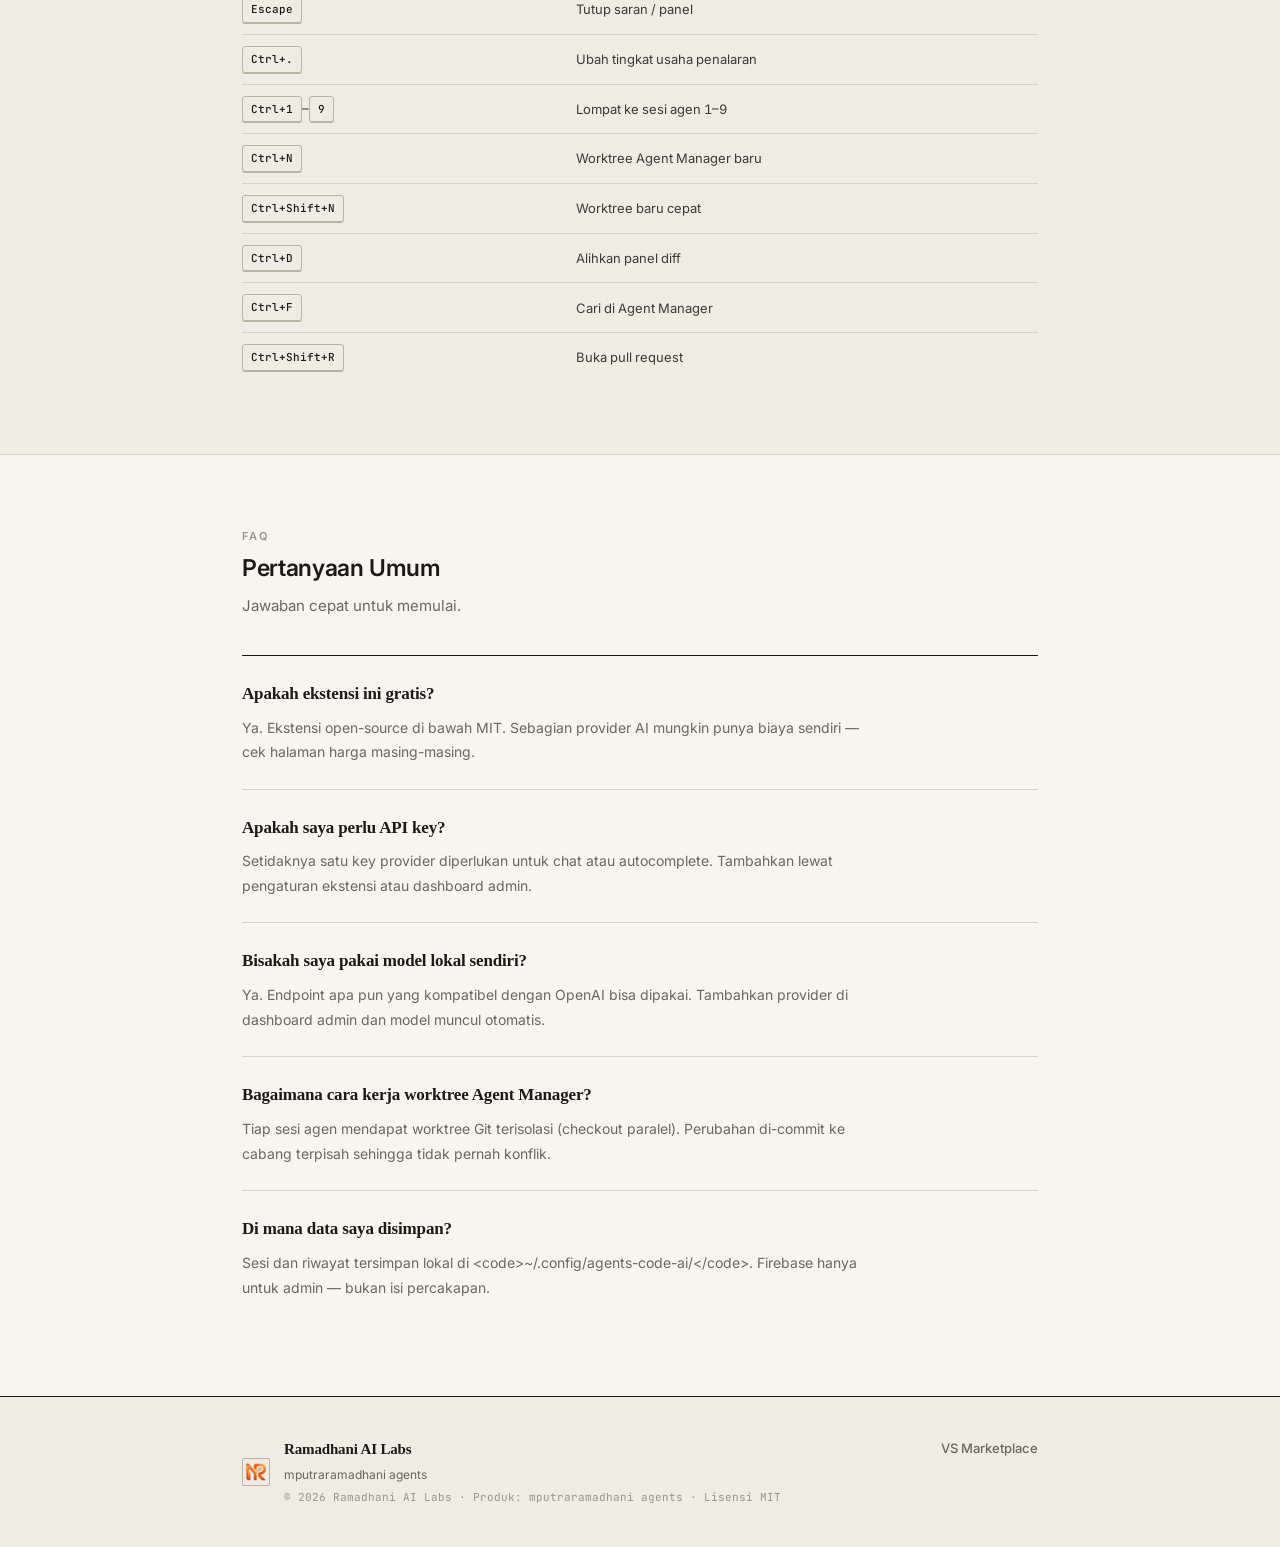
==== commit c3ac12a4: "Add files via upload" ====
--- a/index.html
+++ b/index.html
@@ -9,8 +9,8 @@
     }
   </script>
   <meta name="viewport" content="width=device-width, initial-scale=1.0">
-  <title>mputraramadhani agents — AI Coding Agent for VS Code</title>
-  <meta name="description" content="AI coding agent with Agent Manager, inline autocomplete, and multi-provider support for VS Code. Built by M Putra Ramadhani.">
+  <title>Ramadhani AI Labs — mputraramadhani agents</title>
+  <meta name="description" content="Ramadhani AI Labs builds developer tools and AI infrastructure. mputraramadhani agents is an AI coding agent for VS Code with Agent Manager, inline autocomplete, and multi-provider support.">
   <link rel="preconnect" href="https://fonts.googleapis.com">
   <link rel="preconnect" href="https://fonts.gstatic.com" crossorigin>
   <link href="https://fonts.googleapis.com/css2?family=Inter:wght@400;500;600;700;800&family=JetBrains+Mono:wght@400;500&display=swap" rel="stylesheet">
@@ -27,6 +27,7 @@
     </a>
     <button class="nav-toggle" aria-label="Toggle menu">&#9776;</button>
     <nav class="nav-links">
+      <a href="#about" data-i18n="nav.about">About</a>
       <a href="#downloads" data-i18n="nav.downloads">Downloads</a>
       <a href="#features" data-i18n="nav.features">Features</a>
       <a href="#install" data-i18n="nav.install">Install</a>
@@ -126,6 +127,29 @@
 </section>
 
 <!-- LOGOS -->
+<!-- ABOUT / COMPANY -->
+<section class="section bg-alt" id="about">
+  <div class="container">
+    <div class="section-header fade-up">
+      <span class="section-label" data-i18n="about.label">Company</span>
+      <h2 data-i18n="about.title">Ramadhani AI Labs</h2>
+      <p data-i18n="about.sub">An independent technology startup focused on practical AI developer tools and infrastructure.</p>
+    </div>
+    <div class="about-grid">
+      <div class="about-card fade-up">
+        <span class="about-kicker" data-i18n="about.productLabel">Product</span>
+        <h3>mputraramadhani agents</h3>
+        <p data-i18n="about.productDesc">Our developer product brings AI agents, coding assistance, model routing, and developer workflows together inside VS Code.</p>
+      </div>
+      <div class="about-card fade-up">
+        <span class="about-kicker" data-i18n="about.focusLabel">Focus</span>
+        <h3 data-i18n="about.focusTitle">AI developer infrastructure</h3>
+        <p data-i18n="about.focusDesc">We build software that helps developers connect AI models to real development workflows with a focus on flexibility and practical use.</p>
+      </div>
+    </div>
+  </div>
+</section>
+
 <section class="logos">
   <div class="container">
     <p class="logos-label" data-i18n="logos.label">Powered by Deep Putra models</p>
@@ -422,8 +446,9 @@
     <div class="footer-left">
       <img class="footer-logo" src="logo.png" alt="">
       <div>
-        <div class="footer-brand">mputraramadhani agents</div>
-        <div class="footer-copy" data-i18n="footer.copy">&copy; 2026 M Putra Ramadhani · MIT License</div>
+        <div class="footer-brand">Ramadhani AI Labs</div>
+        <div class="footer-product">mputraramadhani agents</div>
+        <div class="footer-copy" data-i18n="footer.copy">&copy; 2026 Ramadhani AI Labs · Product: mputraramadhani agents · MIT License</div>
       </div>
     </div>
     <div class="footer-right">
--- a/style.css
+++ b/style.css
@@ -588,3 +588,12 @@
   .back-top { bottom: 16px; right: 16px; width: 36px; height: 36px; }
   .toast { font-size: 12px; padding: 8px 16px; bottom: 64px; }
 }
+
+/* ── COMPANY / ABOUT ── */
+.about-grid { display:grid; grid-template-columns:repeat(2,minmax(0,1fr)); gap:16px; }
+.about-card { border:1px solid var(--rule); background:var(--paper); padding:24px; }
+.about-kicker { display:block; font-family:var(--font-mono); font-size:10px; text-transform:uppercase; letter-spacing:.16em; color:var(--ink-4); margin-bottom:10px; }
+.about-card h3 { font-size:18px; margin:0 0 9px; color:var(--ink); }
+.about-card p { font-size:14px; line-height:1.7; color:var(--ink-3); margin:0; }
+.footer-product { font-size:12px; color:var(--ink-3); margin-top:2px; }
+@media (max-width: 640px) { .about-grid { grid-template-columns:1fr; } }
